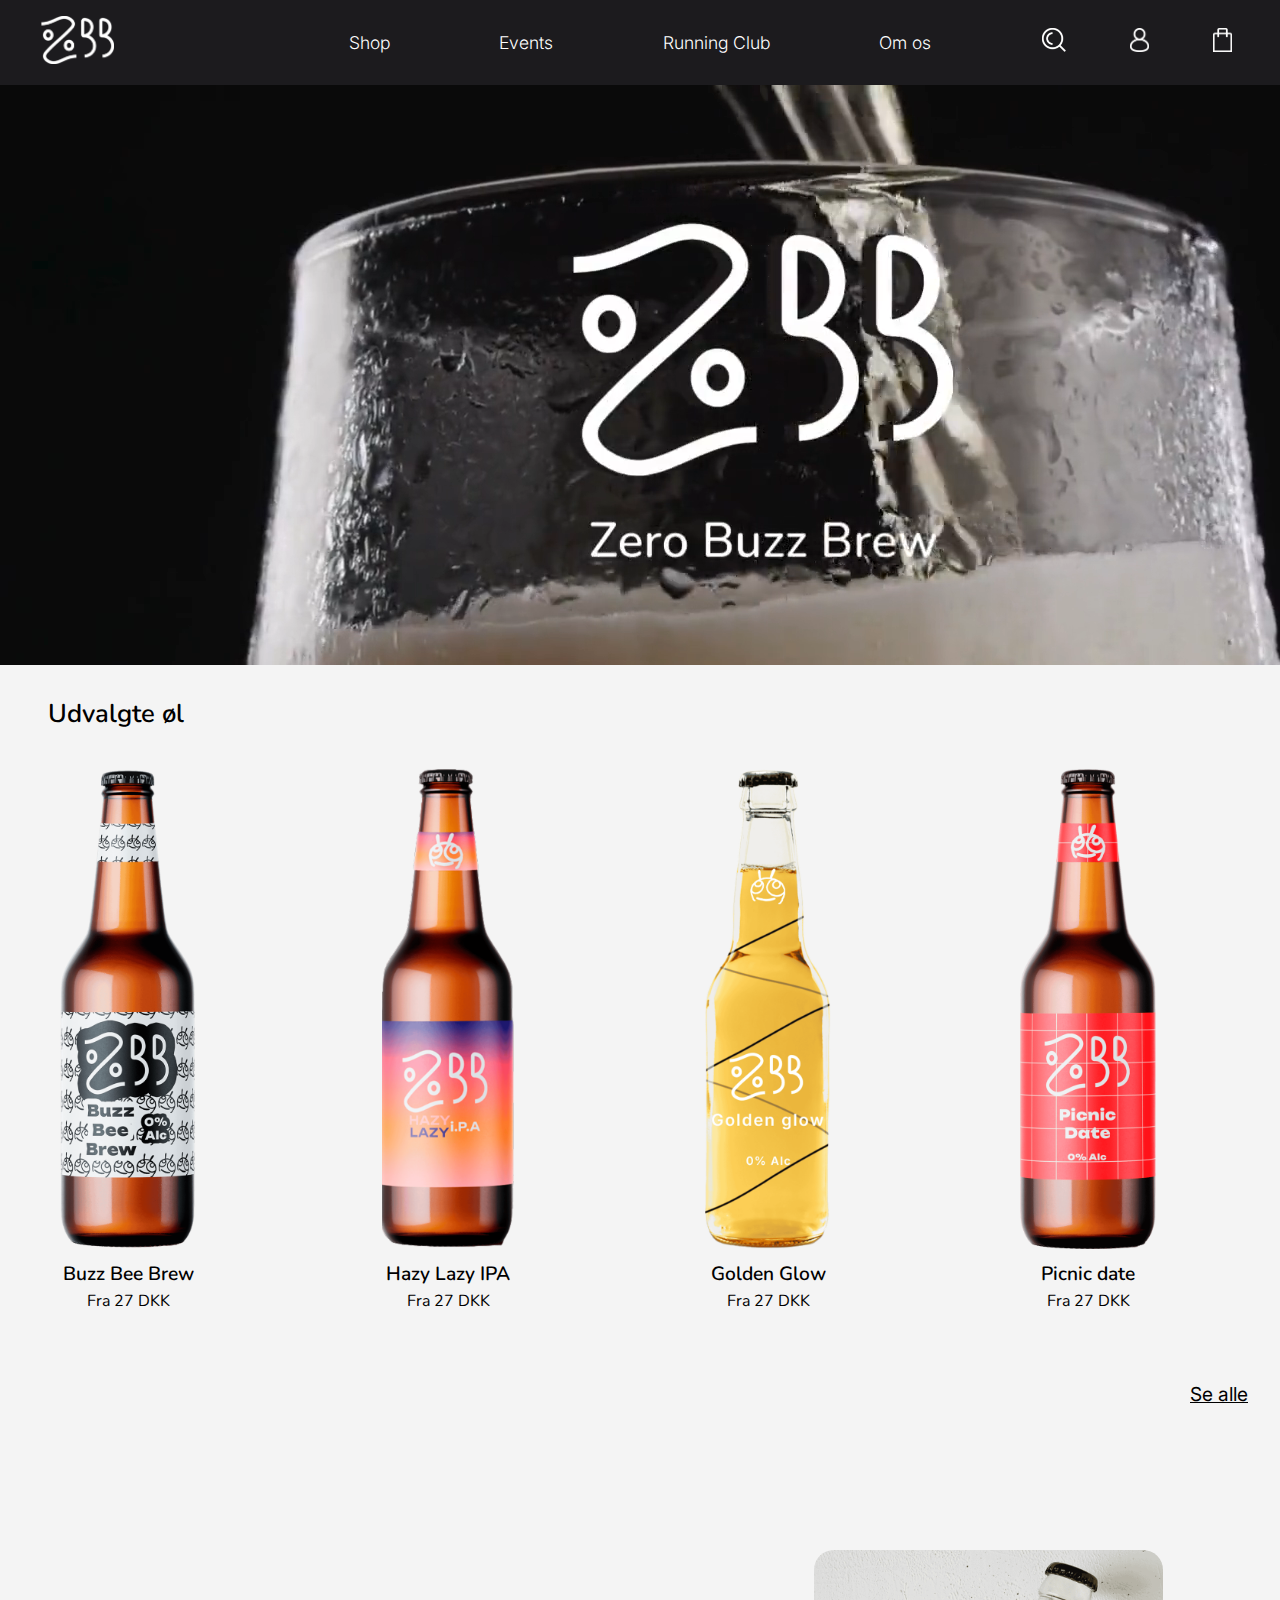
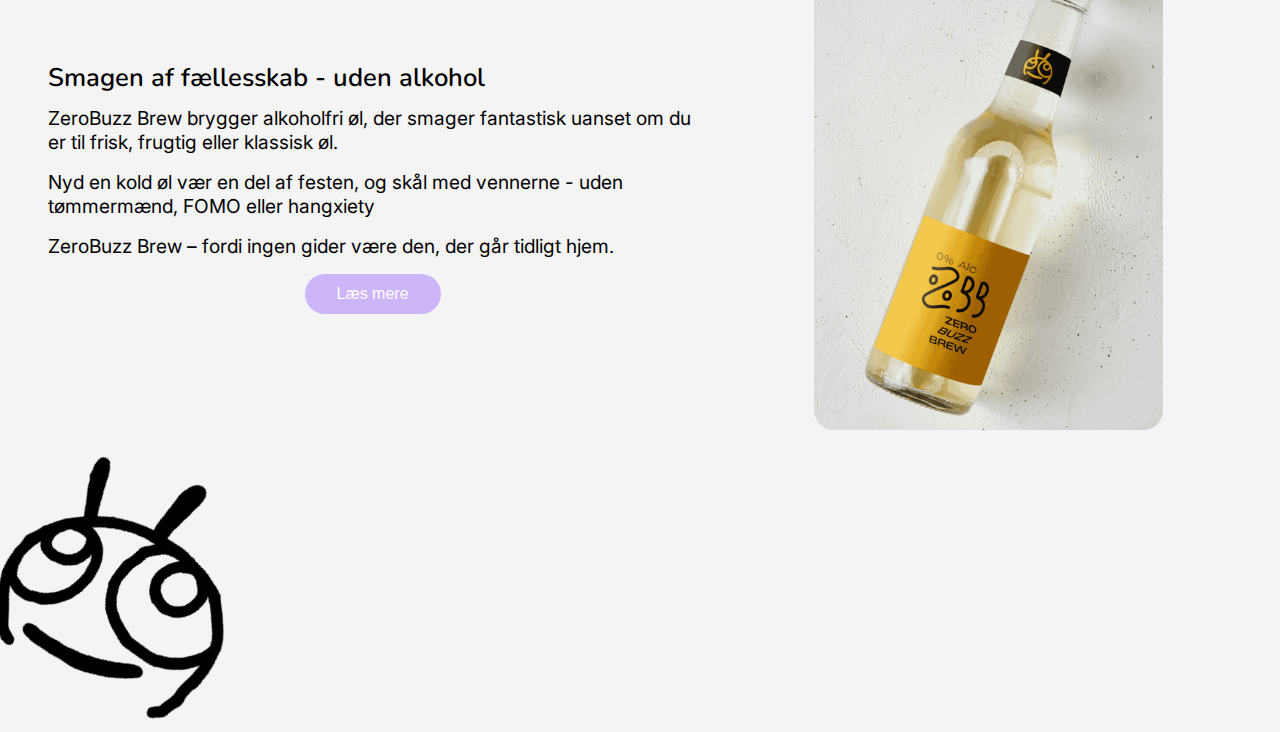
==== index.html @ 2b43b938 "Anden sektion og maskot på forside" ====
<!DOCTYPE html>
<html lang="da">
  <head>
    <meta charset="UTF-8" />
    <meta name="viewport" content="width=device-width, initial-scale=1.0" />
    <title>Zero Buzz Brew</title>
    <!-- fav icon -->
    <link rel="icon" type="image/png" href="img/ikoner/fav_ikon.png" />
    <!-- Connected til CSS og Javascript -->
    <link rel="stylesheet" href="css/style.css" />
    <script src="script.js" defer></script>
    <!-- Connected til google fonts -->
    <link rel="preconnect" href="https://fonts.googleapis.com" />
    <link rel="preconnect" href="https://fonts.gstatic.com" crossorigin />
    <link href="https://fonts.googleapis.com/css2?family=Inter:ital,opsz,wght@0,14..32,100..900;1,14..32,100..900&family=Nunito:ital,wght@0,200..1000;1,200..1000&display=swap" rel="stylesheet" />
  </head>

  <!------------------------------------------ body starter ------------------------------------------>
  <body>
    <!------------------------------------------ header starter ------------------------------------------>
    <header>
      <nav class="navigationsbar">
        <!-- logo -->
        <div>
          <a href="index.html"><img src="img/ikoner/zbb_hvid.png" alt="ZBB" class="logo" /></a>
        </div>

        <!-- menupunkter desktop -->
        <div class="menupunkter">
          <a href="shop.html">Shop</a>
          <a href="events.html">Events</a>
          <a href="running-club.html">Running Club</a>
          <a href="om-os.html">Om os</a>
        </div>

        <!-- ikoner -->
        <div class="ikoner">
          <img src="img/ikoner/soeg_ikon.png" alt="Søg ikon" class="ikon" />
          <a href="min-profil.html"><img src="img/ikoner/bruger_ikon.png" alt="Profil ikon" class="ikon" /></a>
          <img src="img/ikoner/shop_ikon.png" alt="Kurv ikon" class="ikon" />
        </div>
      </nav>
    </header>

    <!------------------------------------------ main starter ------------------------------------------>
    <main>
      <!-- hero video -->
      <video src="mov/zbb_hero_video.mp4" autoplay muted loop></video>

      <!-- udvalgte øl -->
      <section class="udvalgteOl">
        <h1>Udvalgte øl</h1>
        <div class="scroller">
          <div>
            <img src="img/flasker/buzzbrew.png" alt="Buzz Bee Brew øl" id="buzzbee_ol" />
            <p class="olnavn_forside">Buzz Bee Brew</p>
            <p class="pris_forside">Fra 27 DKK</p>
            <button class="vaelg_muligheder">Vælg muligheder</button>
          </div>
          <div>
            <img src="img/flasker/hazy_lazy_ipa.png" alt="Hazy Lazy IPA øl" id="hazy_lazy_ol" />
            <p class="olnavn_forside">Hazy Lazy IPA</p>
            <p class="pris_forside">Fra 27 DKK</p>
            <button class="vaelg_muligheder">Vælg muligheder</button>
          </div>
          <div>
            <img src="img/flasker/golden_glow.png" alt="Golden Glow øl" id="golden_glow_ol" />
            <p class="olnavn_forside">Golden Glow</p>
            <p class="pris_forside">Fra 27 DKK</p>
            <button class="vaelg_muligheder">Vælg muligheder</button>
          </div>
          <div>
            <img src="img/flasker/picnic_date.png" alt="Picnic date øl" id="picnic_date_ol" />
            <p class="olnavn_forside">Picnic date</p>
            <p class="pris_forside">Fra 27 DKK</p>
            <button class="vaelg_muligheder">Vælg muligheder</button>
          </div>
          <div>
            <img src="img/flasker/strawberry_blast.png" alt="Strawberry blast øl" id="strawberry_blast_ol" />
            <p class="olnavn_forside">Strawberry Blast</p>
            <p class="pris_forside">Fra 27 DKK</p>
            <button class="vaelg_muligheder">Vælg muligheder</button>
          </div>
          <div>
            <img src="img/flasker/hula_hops.png" alt="Hula Hops øl" id="hula_hops_ol" />
            <p class="olnavn_forside">Hula Hops</p>
            <p class="pris_forside">Fra 27 DKK</p>
            <button class="vaelg_muligheder">Vælg muligheder</button>
          </div>
          <div>
            <img src="img/flasker/bubbly_bliss.png" alt="Bubbly Bliss øl" id="bubbly_bliss_ol" />
            <p class="olnavn_forside">Bubbly Bliss</p>
            <p class="pris_forside">Fra 27 DKK</p>
            <button class="vaelg_muligheder">Vælg muligheder</button>
          </div>
          <div>
            <img src="img/flasker/citrus_splash.png" alt="Citrus Splash øl" id="citrus_splash_ol" />
            <p class="olnavn_forside">Citrus Splash</p>
            <p class="pris_forside">Fra 27 DKK</p>
            <button class="vaelg_muligheder">Vælg muligheder</button>
          </div>
          <div>
            <img src="img/flasker/bee_happy_ale.png" alt="Bee Happy Ale øl" id="bee_happy_ale_ol" />
            <p class="olnavn_forside">Bee Happy Ale</p>
            <p class="pris_forside">Fra 27 DKK</p>
            <button class="vaelg_muligheder">Vælg muligheder</button>
          </div>
        </div>
        <a href="shop.html"> <p class="se_alle">Se alle</p></a>
      </section>

      <!-- smagen af fællesskab sektion -->
      <section class="smag_af_forside">
        <div class="forside_tekst">
          <h1>Smagen af fællesskab - uden alkohol</h1>
          <p>ZeroBuzz Brew brygger alkoholfri øl, der smager fantastisk uanset om du er til frisk, frugtig eller klassisk øl.</p>
          <p>Nyd en kold øl vær en del af festen, og skål med vennerne - uden tømmermænd, FOMO eller hangxiety</p>
          <p>ZeroBuzz Brew – fordi ingen gider være den, der går tidligt hjem.</p>
          <button class="forside_knap">Læs mere</button>
        </div>
        <img src="img/forside_billede.png" alt="En af ZBB øllene" id="forside_billede" />
      </section>
      <img src="img/maskot/maskot_sort.png" alt="Zero Buzz Bee" id="maskot_forside" />
      <!-- footer -->
    </main>
  </body>
</html>
---- css/style.css ----
/* CSS Reset */
*,
*::after,
*::before {
  margin: 0;
  padding: 0;
  box-sizing: border-box;
}

/* prettier-ignore */
html, body, div, span, applet, object, iframe, h1, h2, h3, h4, h5, h6, p, blockquote, pre, a, abbr, acronym, address, big, cite, code, del, dfn, em, img, ins, kbd, q, s, samp, small, strike, strong, sub, sup, tt, var, b, u, i, center, dl, dt, dd, ol, ul, li, fieldset, form, label, legend, table, caption, tbody, tfoot, thead, tr, th, td, article, aside, canvas, details, embed, figure, figcaption, footer, header, hgroup, menu, nav, output, ruby, section, summary, time, mark, audio, video {
	margin: 0;
	padding: 0;
	border: 0;
	font-size: 100%;
	font: inherit;
	vertical-align: baseline;
}

/* HTML5 display-role reset for older browsers */
/* prettier-ignore */
article, aside, details, figcaption, figure, footer, header, hgroup, menu, nav, section {
	display: block;
}

/* prettier-ignore */
ol, ul {
	list-style: none;
}
/* prettier-ignore */
blockquote, q {
	quotes: none;
}
/* prettier-ignore */
blockquote:before, blockquote:after, q:before, q:after {
	content: '';
	content: none;
}
table {
  border-collapse: collapse;
  border-spacing: 0;
}

/* ------------------------------------------------ Min css starter ------------------------------------------------ */
body {
  background-color: #f4f4f4;
  font-size: 1.2rem;
  font-family: "inter", sans-serif;
  font-weight: 400;
  line-height: 1.5rem;
  overflow-x: hidden;
}

a {
  text-decoration: none;
  color: white;
}

/* ------------------------------------------------ navigationsbar ------------------------------------------------ */
/* -- styling af navigationsbar -- */
.navigationsbar {
  display: grid;
  grid-template-columns: 1fr 3fr 1fr;
  grid-template-areas: "logo menupunkter ikoner";
  background-color: #1c1b1e;
  font-weight: 300;
  align-items: center;
  gap: 2rem;
  padding: 1rem 1rem;
}

.logo {
  width: auto;
  height: 3rem;
  justify-self: start; /* -- placeres til venstre -- */
  padding-left: 1.5rem;
}

.menupunkter {
  display: flex;
  position: relative;
  justify-content: space-between;
  font-size: 1.1rem;
  gap: 3rem;
  padding: 0rem 4rem;
}

/* -- søg og profil ikon styling enkeltvis -- */
.ikon {
  width: auto;
  height: 1.5rem;
}

/* -- søg og profil ikon styling samlet -- */
.ikoner {
  display: flex;
  justify-content: flex-end;
  gap: 4rem;
  padding-right: 2rem;
}
/* ------------------------------------------------ forsiden ------------------------------------------------ */
.udvalgteOl {
  padding: 2rem 0rem 0rem 3rem; /* -- top, højre, bund, venstre -- */
}

h1 {
  font-family: nunito, sans-serif;
  font-size: 1.6rem;
  font-weight: 600;
}

/* -- selve scrolleren -- */
.scroller {
  display: flex;
  gap: 10rem; /* -- afstand mellem billederne -- */
  margin: 2rem 0rem;
  overflow-x: auto; /* -- muliggør scrolling -- */
}

.scroller::-webkit-scrollbar {
  display: none; /* -- skjuler scrollbar i Chrome og Safari -- */
}

.scroller div {
  display: flex;
  flex-direction: column;
  position: relative;
  align-items: center; /* -- centrerer alt i midten af div'en -- */
  text-align: center;
  width: auto; /* -- lader teksten bestemme bredden -- */
  min-width: 10rem; /* -- minimum bredde på boksen -- */
  padding-top: 0.7rem;
  min-height: 38rem; /* -- øger højden, så der er plads til knappen -- */
}

.scroller img {
  max-height: 30rem;
  width: auto;
  transition: transform 0.3s ease-in-out; /* -- sørger for en jævn overgang begge veje -- */
}

/* -- tekst ved udvalgte øl -- */
.olnavn_forside {
  padding-top: 0.8rem;
  max-width: 20rem;
  width: 100%;
  font-family: nunito, sans-serif;
  font-size: 1.2rem;
  font-weight: 600;
}

.pris_forside {
  padding-top: 0.2rem;
  max-width: 20rem;
  width: 100%;
  font-family: nunito, sans-serif;
  font-size: 1rem;
  font-weight: 400;
}

/* -- zoom effekt af billeder -- */
.zoom {
  transform: scale(1.05); /* -- gør billedet 5% større -- */
}

/* -- styling af knappen -- */
.vaelg_muligheder {
  display: none;
  padding: 0.7rem 1rem;
  border: 1px solid black;
  background-color: #f4f4f4;
  color: black;
  text-align: center;
  font-size: 1rem;
  position: absolute; /* -- sørger for, at knappen ikke forsvinder -- */
  bottom: 0; /* -- placeres under billedet -- */
}

.se_alle {
  text-decoration: underline;
  text-align: right;
  margin: -1rem 2rem;
  color: black;
}

/* -- smag af fællesskab sektion -- */
/* -- tekst -- */
.smag_af_forside {
  display: grid;
  grid-template-columns: 4fr 3fr;
  margin: 10rem 3rem 2rem 3rem; /* -- top, højre, bund, venstre -- */
  gap: 3rem;
}

.smag_af_forside p {
  margin: 1rem 0rem;
}

.forside_tekst {
  align-self: center;
}

.forside_knap {
  display: block;
  background-color: #cdb5f9;
  color: white;
  border-radius: 20px;
  padding: 0.7rem 2rem;
  text-align: center;
  font-size: 1rem;
  border: none;
  margin: auto;
}

/* -- styling af billedet -- */
#forside_billede {
  display: block;
  height: 30rem;
  width: auto;
  justify-content: center;
  margin: auto;
  border-radius: 20px;
}

/* -- styling af maskot billede -- */
#maskot_forside {
  width: 15rem;
  padding-left: 0.4rem;
  transform: rotate(20deg); /* -- rotation af billedet -- */
}

/* ------------------------------------------------ shop ------------------------------------------------ */
/* -- brødkrummer -- */
.brodkrummer {
  color: #777777;
  font-size: 0.7rem;
  padding-top: 2rem;
  padding-left: 2rem;
}
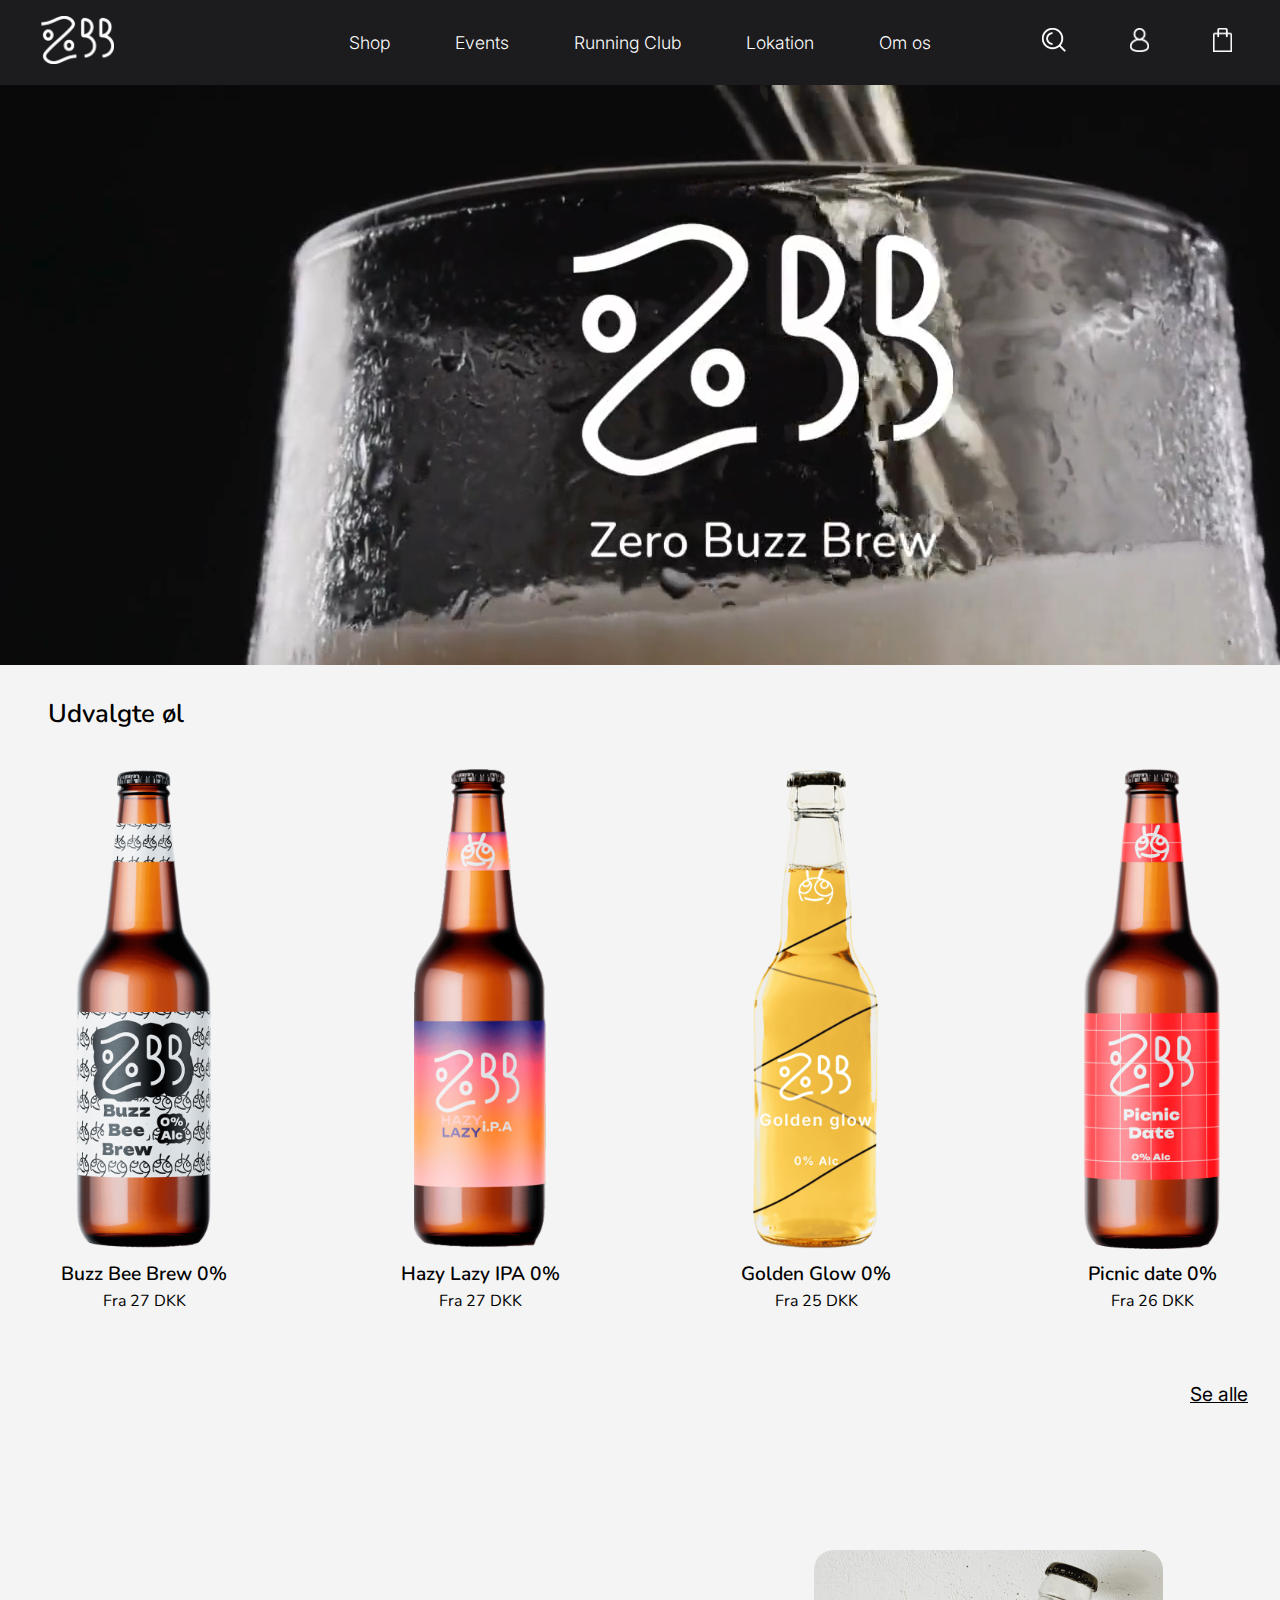
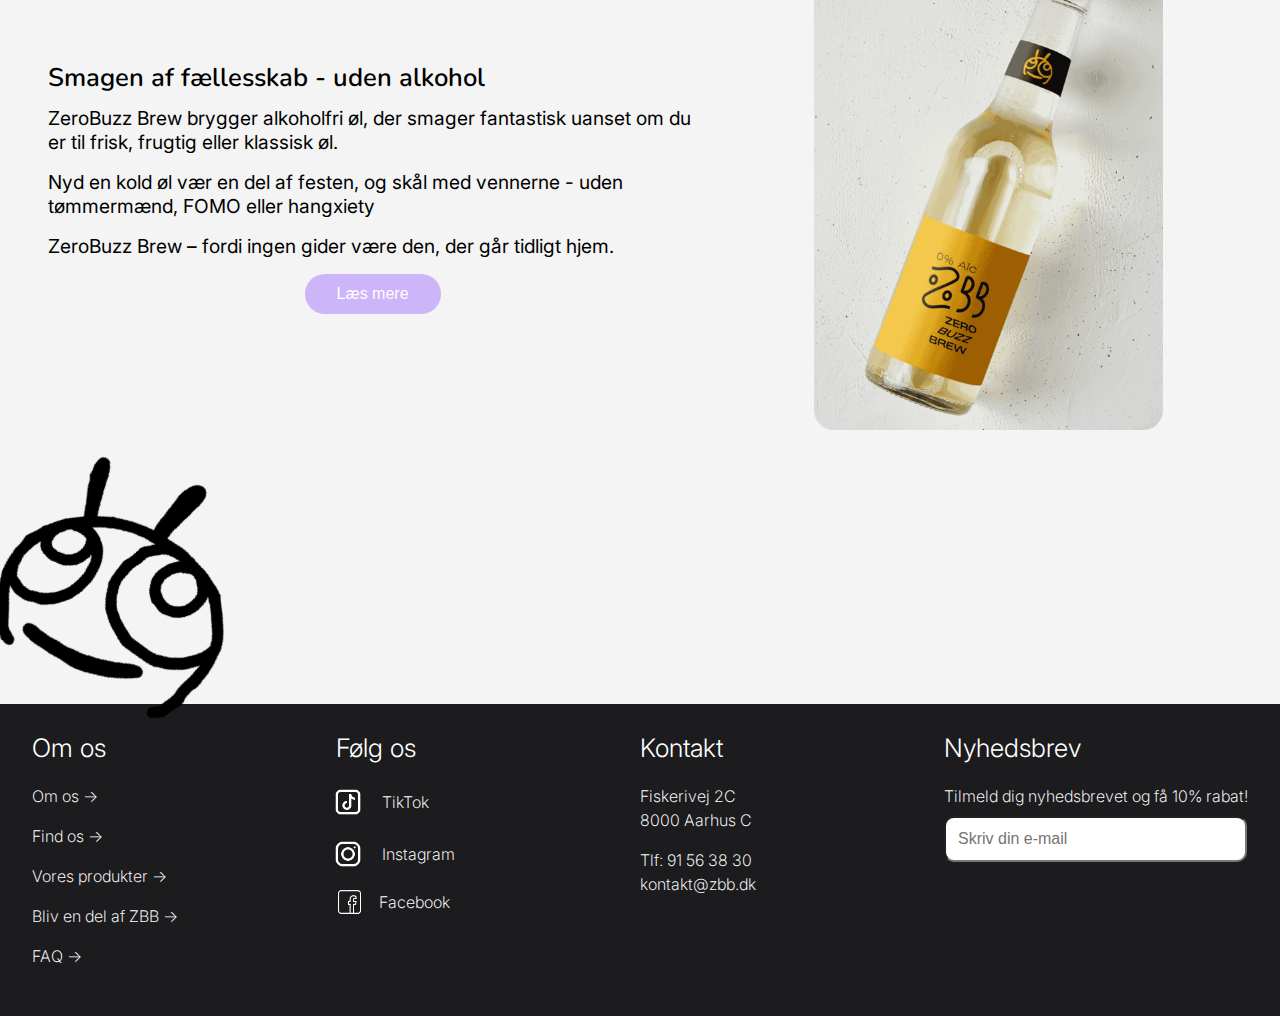
==== commit dcabb0c8: "Forside helt færdig, login startet" ====
--- a/index.html
+++ b/index.html
@@ -29,14 +29,15 @@
         <div class="menupunkter">
           <a href="shop.html">Shop</a>
           <a href="events.html">Events</a>
-          <a href="running-club.html">Running Club</a>
-          <a href="om-os.html">Om os</a>
+          <a href="running_club.html">Running Club</a>
+          <a href="lokation.html">Lokation</a>
+          <a href="om_os.html">Om os</a>
         </div>
 
         <!-- ikoner -->
         <div class="ikoner">
           <img src="img/ikoner/soeg_ikon.png" alt="Søg ikon" class="ikon" />
-          <a href="min-profil.html"><img src="img/ikoner/bruger_ikon.png" alt="Profil ikon" class="ikon" /></a>
+          <a href="login.html"><img src="img/ikoner/bruger_ikon.png" alt="Profil ikon" class="ikon" /></a>
           <img src="img/ikoner/shop_ikon.png" alt="Kurv ikon" class="ikon" />
         </div>
       </nav>
@@ -53,56 +54,56 @@
         <div class="scroller">
           <div>
             <img src="img/flasker/buzzbrew.png" alt="Buzz Bee Brew øl" id="buzzbee_ol" />
-            <p class="olnavn_forside">Buzz Bee Brew</p>
+            <p class="olnavn_forside">Buzz Bee Brew 0%</p>
             <p class="pris_forside">Fra 27 DKK</p>
             <button class="vaelg_muligheder">Vælg muligheder</button>
           </div>
           <div>
             <img src="img/flasker/hazy_lazy_ipa.png" alt="Hazy Lazy IPA øl" id="hazy_lazy_ol" />
-            <p class="olnavn_forside">Hazy Lazy IPA</p>
+            <p class="olnavn_forside">Hazy Lazy IPA 0%</p>
             <p class="pris_forside">Fra 27 DKK</p>
             <button class="vaelg_muligheder">Vælg muligheder</button>
           </div>
           <div>
             <img src="img/flasker/golden_glow.png" alt="Golden Glow øl" id="golden_glow_ol" />
-            <p class="olnavn_forside">Golden Glow</p>
-            <p class="pris_forside">Fra 27 DKK</p>
+            <p class="olnavn_forside">Golden Glow 0%</p>
+            <p class="pris_forside">Fra 25 DKK</p>
             <button class="vaelg_muligheder">Vælg muligheder</button>
           </div>
           <div>
             <img src="img/flasker/picnic_date.png" alt="Picnic date øl" id="picnic_date_ol" />
-            <p class="olnavn_forside">Picnic date</p>
-            <p class="pris_forside">Fra 27 DKK</p>
+            <p class="olnavn_forside">Picnic date 0%</p>
+            <p class="pris_forside">Fra 26 DKK</p>
             <button class="vaelg_muligheder">Vælg muligheder</button>
           </div>
           <div>
             <img src="img/flasker/strawberry_blast.png" alt="Strawberry blast øl" id="strawberry_blast_ol" />
-            <p class="olnavn_forside">Strawberry Blast</p>
-            <p class="pris_forside">Fra 27 DKK</p>
+            <p class="olnavn_forside">Strawberry Blast 0%</p>
+            <p class="pris_forside">Fra 25 DKK</p>
             <button class="vaelg_muligheder">Vælg muligheder</button>
           </div>
           <div>
             <img src="img/flasker/hula_hops.png" alt="Hula Hops øl" id="hula_hops_ol" />
-            <p class="olnavn_forside">Hula Hops</p>
-            <p class="pris_forside">Fra 27 DKK</p>
+            <p class="olnavn_forside">Hula Hops 0%</p>
+            <p class="pris_forside">Fra 30 DKK</p>
             <button class="vaelg_muligheder">Vælg muligheder</button>
           </div>
           <div>
             <img src="img/flasker/bubbly_bliss.png" alt="Bubbly Bliss øl" id="bubbly_bliss_ol" />
-            <p class="olnavn_forside">Bubbly Bliss</p>
-            <p class="pris_forside">Fra 27 DKK</p>
+            <p class="olnavn_forside">Bubbly Bliss 0%</p>
+            <p class="pris_forside">Fra 25 DKK</p>
             <button class="vaelg_muligheder">Vælg muligheder</button>
           </div>
           <div>
             <img src="img/flasker/citrus_splash.png" alt="Citrus Splash øl" id="citrus_splash_ol" />
-            <p class="olnavn_forside">Citrus Splash</p>
-            <p class="pris_forside">Fra 27 DKK</p>
+            <p class="olnavn_forside">Citrus Splash 0%</p>
+            <p class="pris_forside">Fra 24 DKK</p>
             <button class="vaelg_muligheder">Vælg muligheder</button>
           </div>
           <div>
             <img src="img/flasker/bee_happy_ale.png" alt="Bee Happy Ale øl" id="bee_happy_ale_ol" />
-            <p class="olnavn_forside">Bee Happy Ale</p>
-            <p class="pris_forside">Fra 27 DKK</p>
+            <p class="olnavn_forside">Bee Happy Ale 0%</p>
+            <p class="pris_forside">Fra 32 DKK</p>
             <button class="vaelg_muligheder">Vælg muligheder</button>
           </div>
         </div>
@@ -121,7 +122,65 @@
         <img src="img/forside_billede.png" alt="En af ZBB øllene" id="forside_billede" />
       </section>
       <img src="img/maskot/maskot_sort.png" alt="Zero Buzz Bee" id="maskot_forside" />
-      <!-- footer -->
+      <a href="#"><img src="img/ikoner/pil.png" alt="Pil" class="pil" /></a>
     </main>
+
+    <!------------------------------------------ footer starter ------------------------------------------>
+    <footer class="footer">
+      <!-- om os sektion-->
+      <nav class="navigation_footer">
+        <h1 class="footer_overskrift">Om os</h1>
+        <ul class="footer_punkter">
+          <li><a href="om_os.html">Om os →</a></li>
+          <li><a href="lokation.html">Find os →</a></li>
+          <li><a href="shop.html">Vores produkter →</a></li>
+          <li><a href="login.html">Bliv en del af ZBB →</a></li>
+          <li>FAQ →</li>
+        </ul>
+      </nav>
+
+      <!-- følg os sektion -->
+      <section>
+        <h1 class="footer_overskrift">Følg os</h1>
+        <ul>
+          <li>
+            <div class="some_ikon">
+              <img src="img/ikoner/tiktok.png" alt="TikTok ikon" class="tiktok" />
+              <span>TikTok</span>
+            </div>
+          </li>
+          <li>
+            <div class="some_ikon">
+              <img src="img/ikoner/instagram.png" alt="Instagram ikon" class="instagram" />
+              <span>Instagram</span>
+            </div>
+          </li>
+          <li>
+            <div class="some_ikon">
+              <img src="img/ikoner/facebook.png" alt="Facebook ikon" class="facebook" />
+              <span> Facebook</span>
+            </div>
+          </li>
+        </ul>
+      </section>
+
+      <!-- kontakt sektion -->
+      <section>
+        <h1 class="footer_overskrift">Kontakt</h1>
+        <p>Fiskerivej 2C</p>
+        <p id="adresse">8000 Aarhus C</p>
+        <p>Tlf: 91 56 38 30</p>
+        <p>kontakt@zbb.dk</p>
+      </section>
+
+      <!-- nyhedsbrev -->
+      <section>
+        <h1 class="footer_overskrift">Nyhedsbrev</h1>
+        <form class="nyhedsbrev">
+          <p>Tilmeld dig nyhedsbrevet og få 10% rabat!</p>
+          <input type="email" placeholder="Skriv din e-mail" class="email-felt" required />
+        </form>
+      </section>
+    </footer>
   </body>
 </html>
--- a/css/style.css
+++ b/css/style.css
@@ -112,7 +112,7 @@
 /* -- selve scrolleren -- */
 .scroller {
   display: flex;
-  gap: 10rem; /* -- afstand mellem billederne -- */
+  gap: 9rem; /* -- afstand mellem billederne -- */
   margin: 2rem 0rem;
   overflow-x: auto; /* -- muliggør scrolling -- */
 }
@@ -128,7 +128,7 @@
   align-items: center; /* -- centrerer alt i midten af div'en -- */
   text-align: center;
   width: auto; /* -- lader teksten bestemme bredden -- */
-  min-width: 10rem; /* -- minimum bredde på boksen -- */
+  min-width: 12rem; /* -- minimum bredde på boksen -- */
   padding-top: 0.7rem;
   min-height: 38rem; /* -- øger højden, så der er plads til knappen -- */
 }
@@ -229,6 +229,77 @@
   transform: rotate(20deg); /* -- rotation af billedet -- */
 }
 
+.pil {
+  position: fixed;
+  right: 1rem;
+  bottom: 1rem;
+  width: 4%;
+  height: auto;
+  opacity: 0; /* -- starter som usynlig -- */
+  transition: opacity 0.3s ease-in-out;
+  cursor: pointer;
+  z-index: 10;
+}
+
+/* -- footer -- */
+.footer {
+  display: grid;
+  grid-template-columns: 1fr 1fr 1fr 1fr;
+  background-color: #1c1b1e;
+  color: white;
+  font-family: inter, sans-serif;
+  font-weight: 250;
+  font-size: 1rem;
+  padding: 2rem;
+}
+
+.footer_overskrift {
+  font-family: inter, sans-serif;
+  font-weight: 300;
+  margin-bottom: 1.5rem;
+}
+
+/* -- navigationspunkter -- */
+.footer_punkter li {
+  margin-bottom: 1rem;
+}
+
+/* -- some punkter -- */
+.some_ikon {
+  display: flex;
+  align-items: center;
+  gap: 1rem;
+  margin-bottom: 1rem;
+}
+
+.tiktok,
+.instagram {
+  width: 12%;
+  margin-left: -0.4rem;
+}
+
+.facebook {
+  width: 9%;
+}
+
+/* -- kontakt -- */
+#adresse {
+  margin-bottom: 1rem;
+}
+
+/* -- nyhedsbrev -- */
+.nyhedsbrev {
+  margin-bottom: 3rem;
+}
+
+.email-felt {
+  margin-top: 0.5rem;
+  padding: 0.75rem 5rem 0.75rem 0.75rem; /* -- top, højre, bund, venstre -- */
+  font-size: 1rem;
+  border-radius: 10px;
+  max-width: 100%;
+}
+
 /* ------------------------------------------------ shop ------------------------------------------------ */
 /* -- brødkrummer -- */
 .brodkrummer {
@@ -237,3 +308,111 @@
   padding-top: 2rem;
   padding-left: 2rem;
 }
+
+/* ------------------------------------------------ login ------------------------------------------------ */
+
+.icons span {
+  margin-left: 1rem;
+  cursor: pointer;
+}
+
+.login-section {
+  display: flex;
+  justify-content: center;
+  align-items: center;
+  height: 80vh;
+  position: relative;
+}
+
+.login-box {
+  background: white;
+  padding: 2rem;
+  border-radius: 0.9375rem;
+  box-shadow: 0rem 0.25rem 0.5rem rgba(0, 0, 0, 0.2);
+  text-align: center;
+  width: 30rem;
+  height: 18rem;
+  position: relative;
+}
+
+.profile-icon {
+  background: #c8b3f2;
+  border-radius: 50%;
+  width: 6rem;
+  height: 6rem;
+  display: flex;
+  justify-content: center;
+  align-items: center;
+  font-size: 2rem;
+  color: white;
+  position: absolute;
+  top: -4rem;
+  left: 50%;
+  transform: translateX(-50%);
+}
+
+.input-group {
+  display: flex;
+  align-items: center;
+  background: #ede0ff;
+  padding: 0.75rem;
+  border-radius: 0.625rem;
+  margin: 0.5rem auto;
+  width: 80%;
+}
+
+.input-group input {
+  width: 100%;
+  border: none;
+  background: none;
+  outline: none;
+  padding-left: 0.625rem;
+  font-size: 1rem;
+}
+
+.husk-mig {
+  display: flex;
+  justify-content: space-between;
+  font-size: 0.9rem;
+  width: 80%;
+  margin: auto;
+}
+
+.login-button {
+  background-color: #c8b3f2;
+  color: white;
+  border: none;
+  padding: 1rem;
+  width: 15rem;
+  border-radius: 3.125rem;
+  font-size: 1rem;
+  cursor: pointer;
+  margin: 1rem auto;
+  display: block;
+  box-shadow: 0rem 0.25rem 0.5rem rgba(0, 0, 0, 0.2);
+  position: absolute;
+  bottom: -6rem;
+  left: 50%;
+  transform: translateX(-50%);
+}
+
+.login-button:hover {
+  background-color: #bba3e6;
+}
+
+.glemt-kode {
+  margin-top: 1rem;
+}
+
+.glemt-kode a {
+  color: #6a5acd;
+  text-decoration: none;
+  font-size: 0.9rem;
+}
+
+.bee-maskot-login {
+  position: absolute;
+  padding-top: 23rem;
+  right: 1.25rem;
+  width: 10%;
+}
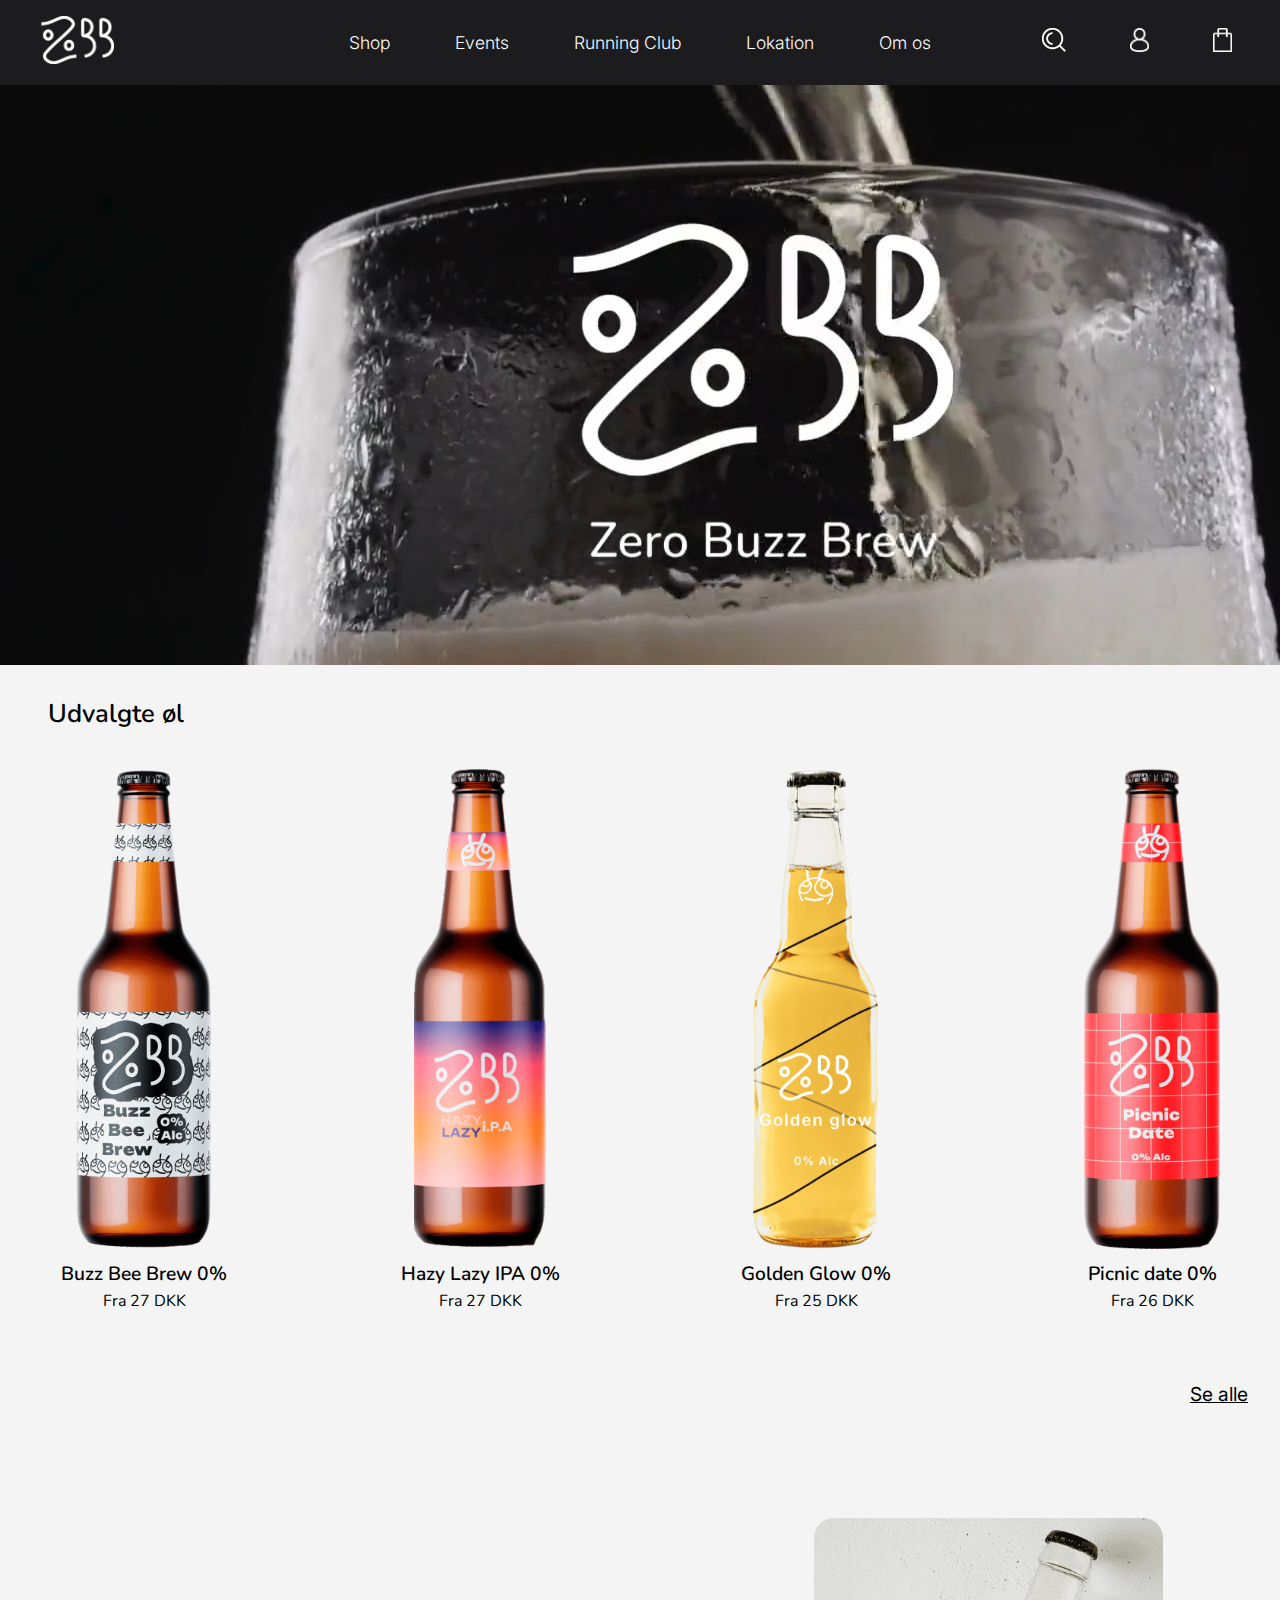
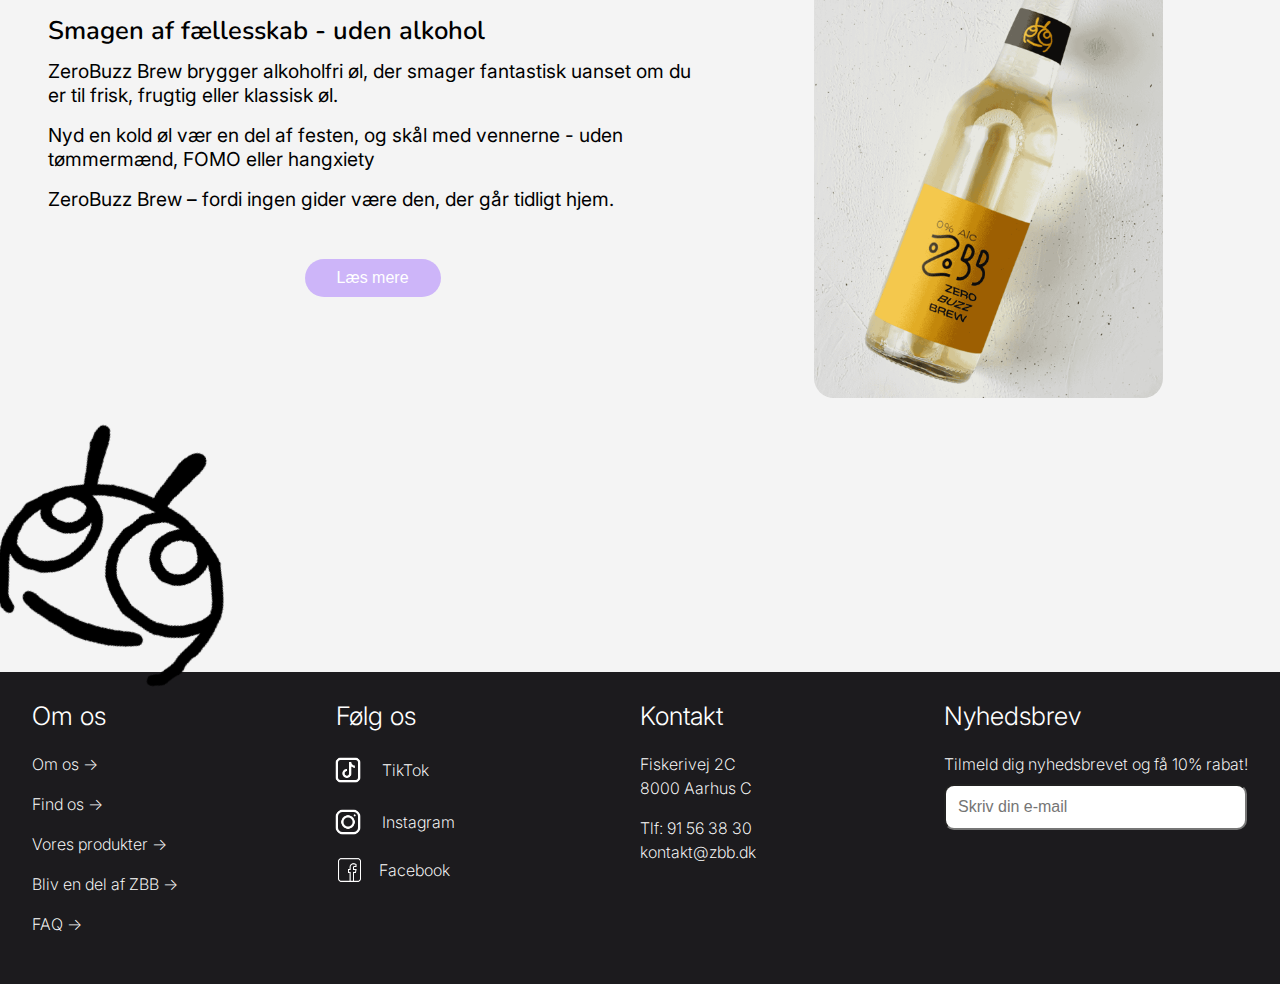
==== commit bdba1a6b: "Opdateret javascript, event side færdig" ====
--- a/index.html
+++ b/index.html
@@ -8,7 +8,9 @@
     <link rel="icon" type="image/png" href="img/ikoner/fav_ikon.png" />
     <!-- Connected til CSS og Javascript -->
     <link rel="stylesheet" href="css/style.css" />
-    <script src="script.js" defer></script>
+    <script src="js/flaske-hover.js" defer></script>
+    <script src="js/flaske-knap-hover.js" defer></script>
+    <script src="js/tilbage-til-toppen.js" defer></script>
     <!-- Connected til google fonts -->
     <link rel="preconnect" href="https://fonts.googleapis.com" />
     <link rel="preconnect" href="https://fonts.gstatic.com" crossorigin />
--- a/css/style.css
+++ b/css/style.css
@@ -83,6 +83,15 @@
   font-size: 1.1rem;
   gap: 3rem;
   padding: 0rem 4rem;
+}
+
+.menupunkter a:hover {
+  text-decoration: underline #cdb5f9;
+}
+
+/* -- underline af det menupunkt man er inde under -- */
+.valgt_menupunkt {
+  text-decoration: underline #cdb5f9;
 }
 
 /* -- søg og profil ikon styling enkeltvis -- */
@@ -188,7 +197,7 @@
 .smag_af_forside {
   display: grid;
   grid-template-columns: 4fr 3fr;
-  margin: 10rem 3rem 2rem 3rem; /* -- top, højre, bund, venstre -- */
+  margin: 8rem 3rem 2rem 3rem; /* -- top, højre, bund, venstre -- */
   gap: 3rem;
 }
 
@@ -209,7 +218,16 @@
   text-align: center;
   font-size: 1rem;
   border: none;
-  margin: auto;
+  margin: 3rem auto 0 auto;
+  line-height: 1rem;
+  transition: all 0.3s ease-in-out;
+}
+
+.forside_knap:hover {
+  background-color: #875fd0;
+  border-radius: 25px;
+  padding: 0.7rem 2rem;
+  font-size: 1.1rem;
 }
 
 /* -- styling af billedet -- */
@@ -316,18 +334,18 @@
   cursor: pointer;
 }
 
-.login-section {
+.login_section {
   display: flex;
   justify-content: center;
   align-items: center;
-  height: 80vh;
   position: relative;
-}
-
-.login-box {
+  margin: 7rem 0rem 11rem 0rem; /* -- top, højre, bund, venstre -- */
+}
+
+.login_box {
   background: white;
-  padding: 2rem;
-  border-radius: 0.9375rem;
+  padding-top: 4rem;
+  border-radius: 1rem;
   box-shadow: 0rem 0.25rem 0.5rem rgba(0, 0, 0, 0.2);
   text-align: center;
   width: 30rem;
@@ -335,33 +353,43 @@
   position: relative;
 }
 
-.profile-icon {
-  background: #c8b3f2;
+/* -- lilla baggrund -- */
+.profil_baggrund {
+  position: absolute;
+  background: #cdb5f9;
   border-radius: 50%;
-  width: 6rem;
-  height: 6rem;
-  display: flex;
-  justify-content: center;
-  align-items: center;
-  font-size: 2rem;
-  color: white;
-  position: absolute;
-  top: -4rem;
+  height: 7rem;
+  width: 7rem;
+  top: -3.5rem;
   left: 50%;
   transform: translateX(-50%);
-}
-
-.input-group {
+  display: flex;
+  justify-content: center;
+  align-items: center;
+}
+
+.profile_icon {
+  display: block;
+  height: 5rem;
+  width: auto;
+}
+
+.input_mail,
+.input_kode {
   display: flex;
   align-items: center;
   background: #ede0ff;
-  padding: 0.75rem;
   border-radius: 0.625rem;
   margin: 0.5rem auto;
   width: 80%;
 }
 
-.input-group input {
+.input_mail {
+  margin-bottom: 2rem;
+}
+
+.input_mail input,
+.input_kode input {
   width: 100%;
   border: none;
   background: none;
@@ -370,22 +398,37 @@
   font-size: 1rem;
 }
 
-.husk-mig {
+.mail_ikon,
+.kode_ikon {
+  width: 12%;
+  height: auto;
+  background-color: #cdb5f9;
+  border-radius: 20%;
+  padding: 0.4rem 0.7rem; /* -- luft om ikonet -- */
+  display: flex;
+  justify-content: center;
+  align-items: center;
+}
+
+.kode_ikon {
+  width: 11%;
+}
+
+.husk_mig {
   display: flex;
   justify-content: space-between;
   font-size: 0.9rem;
-  width: 80%;
-  margin: auto;
-}
-
-.login-button {
-  background-color: #c8b3f2;
+  margin-left: 3rem;
+}
+
+.login_button {
+  background-color: #cdb5f9;
   color: white;
   border: none;
-  padding: 1rem;
+  padding: 0.7rem;
   width: 15rem;
   border-radius: 3.125rem;
-  font-size: 1rem;
+  font-size: 1.5rem;
   cursor: pointer;
   margin: 1rem auto;
   display: block;
@@ -396,23 +439,308 @@
   transform: translateX(-50%);
 }
 
-.login-button:hover {
-  background-color: #bba3e6;
-}
-
-.glemt-kode {
+.login_button:hover {
+  background-color: #875fd0;
+}
+
+.glemt_kode {
   margin-top: 1rem;
 }
 
-.glemt-kode a {
+.glemt_kode a {
   color: #6a5acd;
   text-decoration: none;
   font-size: 0.9rem;
 }
 
-.bee-maskot-login {
+.bee_maskot_login {
   position: absolute;
-  padding-top: 23rem;
-  right: 1.25rem;
-  width: 10%;
-}
+  padding-top: 18rem;
+  right: 5rem;
+  width: 12%;
+}
+
+/* ------------------------------------------------ events og find os side ------------------------------------------------ */
+.event_overskrift {
+  font-size: 70px;
+  text-align: center;
+  margin-bottom: 30px;
+  padding: 2rem;
+}
+
+.events-grid {
+  display: grid;
+  grid-template-columns: repeat(2, 1fr);
+  gap: 20px;
+  max-width: 800px;
+  margin: 0 auto;
+  padding: 2rem;
+}
+
+.event-card {
+  border-radius: 15px;
+  overflow: hidden;
+  box-shadow: 0 2px 5px rgba(0, 0, 0, 0.1);
+  position: relative; /* Added for absolute positioning of overlay */
+}
+
+.event-content {
+  height: 300px;
+  background-color: #f0f0f0;
+  position: relative; /* Added for overlay positioning */
+}
+
+.event-content img {
+  width: 100%;
+  height: 100%;
+  object-fit: cover;
+}
+
+.event-label {
+  background-color: #e0e0e0;
+  padding: 10px;
+  text-align: center;
+  font-size: 14px;
+}
+
+/* Læs mere knap */
+.hover-overlay {
+  position: absolute;
+  top: 0;
+  left: 0;
+  width: 100%;
+  height: 100%;
+  background-color: rgba(0, 0, 0, 0.5); /* Semi-transparent background */
+  display: flex;
+  justify-content: center;
+  align-items: center;
+  opacity: 0;
+  transition: opacity 0.3s ease;
+}
+
+.event-content:hover .hover-overlay {
+  opacity: 1;
+}
+
+.read-more-btn {
+  padding: 8px 16px;
+  background-color: #cdb5f9;
+  color: black;
+  border: none;
+  border-radius: 20px;
+  cursor: pointer;
+  font-size: 14px;
+  transition: transform 0.2s ease;
+}
+
+.read-more-btn:hover {
+  transform: scale(1.05);
+}
+
+/* ------------------------------------------------ beer walk side ------------------------------------------------ */
+.h1_billede_beer_walk {
+  display: grid;
+  gap: 2rem;
+  padding: 4rem;
+  grid-template-columns: 1fr;
+  grid-template-areas:
+    "heading_beer_walk"
+    "img_beer_walk" /*teksten og billedet dele kolonne*/
+    "beer_walk_tekst"
+    "knap_beer_walk";
+}
+
+.h1_billede_beer_walk h1 {
+  font-family: nunito, sans-serif;
+  font-size: 4rem;
+  font-weight: bold;
+  margin-bottom: 2rem;
+  justify-self: center;
+  grid-area: heading_beer_walk;
+}
+
+.h1_billede_beer_walk img {
+  max-width: 60%;
+  justify-self: center;
+  grid-area: img_beer_walk;
+}
+
+.h1_billede_beer_walk h2 {
+  font-family: nunito, sans-serif;
+  font-size: 2rem;
+  font-weight: bold;
+  margin-top: 4rem;
+  margin-bottom: 1rem;
+  margin-left: 18rem;
+}
+
+.tekst_beer_walk p {
+  gap: 2rem;
+  font-size: 1.1rem;
+  line-height: 1.8;
+  margin-left: 18rem;
+  margin-right: 18rem;
+  grid-area: beer_walk_tekst;
+}
+
+.cta_button_tilmeld_dig {
+  display: block;
+  background-color: #cdb5f9;
+  color: white;
+  border-radius: 30px;
+  padding: 1rem 2rem;
+  text-align: center;
+  font-size: 1rem;
+  border: none;
+  margin: 3rem auto 0 auto;
+  line-height: 1rem;
+  transition: all 0.3s ease-in-out;
+  grid-area: knap_beer_walk;
+}
+
+/* Effekt når musen holdes over */
+.cta_button_tilmeld_dig:hover {
+  background-color: #875fd0;
+  border-radius: 30px;
+  transform: scale(1.05); /* Gør knappen større uden at ændre layoutet */
+}
+
+.bee_beer_walk {
+  position: absolute;
+  bottom: -33rem;
+  right: 2rem;
+  width: 12%;
+  height: auto;
+}
+
+#popupContainer {
+  position: fixed;
+  top: 0;
+  left: 0;
+  width: 100%;
+  height: 100%;
+  background: rgba(0, 0, 0, 0.5);
+  display: flex;
+  justify-content: center;
+  align-items: center;
+  z-index: 1000;
+}
+
+#popupBox {
+  background: #f4f0ff;
+  padding: 20px;
+  border-radius: 15px;
+  text-align: left;
+  width: 50rem;
+  height: 20rem;
+  box-shadow: 0 4px 10px rgba(0, 0, 0, 0.2);
+  position: relative;
+  display: flex;
+  align-items: center;
+  font-family: Arial, sans-serif;
+}
+
+#popupImage {
+  width: 10rem;
+  height: auto;
+  margin-top: -1rem;
+  margin-left: -1.2rem;
+}
+
+#closePopup {
+  position: absolute;
+  top: 1rem;
+  right: 2rem;
+  background: none;
+  border: none;
+  font-size: 3rem;
+  cursor: pointer;
+}
+
+#popupBox h2 {
+  font-size: 1.8rem;
+  font-weight: bold;
+  justify-self: center;
+  margin-top: -8rem;
+  margin-bottom: 3rem;
+}
+
+#popupBox p {
+  gap: 1rem; /* Giver mellemrum mellem <p>-elementer */
+  font-size: 1.2rem;
+  line-height: 1.8;
+  justify-self: center;
+  margin: 0;
+  margin-left: 8rem;
+  margin-right: 7rem;
+}
+
+/* ------------------------------------------------ om os ------------------------------------------------ */
+.tekst_om_os_sektion {
+  display: grid;
+  gap: 2rem;
+  padding: 2rem 5rem;
+  align-items: start;
+  grid-template-columns: 2fr 1fr;
+  grid-template-rows: auto;
+  grid-template-areas:
+    "heading heading"
+    "tekst img" /*teksten og billedet dele kolonne*/
+    "knap knap";
+}
+
+.tekst_om_os_sektion h1 {
+  font-size: 3rem;
+  font-weight: bold;
+  margin-bottom: 1rem;
+  grid-area: heading;
+}
+
+.tekst_container {
+  display: flex;
+  flex-direction: column;
+  gap: 1rem;
+  line-height: 1.8;
+  font-size: 1.1rem;
+  margin: 0;
+  grid-area: tekst;
+}
+
+.tekst_container ul li {
+  margin: 1rem 0rem 1rem 3rem; /* -- top, højre, bund, venstre -- */
+}
+
+.tekst_om_os_sektion img {
+  max-width: 50%;
+  grid-area: img;
+  justify-self: center;
+  align-self: end;
+  margin-bottom: -5rem;
+}
+
+.tekst_om_os_sektion a {
+  justify-self: center;
+  grid-column: span 2; /* -- spænder over begge kolonner -- */
+}
+
+/* -- knap -- */
+.cta-button-om-os {
+  grid-area: knap;
+  background-color: #cdb5f9;
+  color: white;
+  border-radius: 30px;
+  padding: 1rem 2rem;
+  text-align: center;
+  font-size: 1rem;
+  border: none;
+  margin: 1rem auto 0 auto;
+  line-height: 1rem;
+  transition: all 0.3s ease-in-out;
+}
+
+/* Effekt når musen holdes over */
+.cta-button-om-os:hover {
+  background-color: #875fd0;
+  border-radius: 30px;
+  transform: scale(1.05); /* -- gør knappen større uden at ændre layoutet -- */
+}
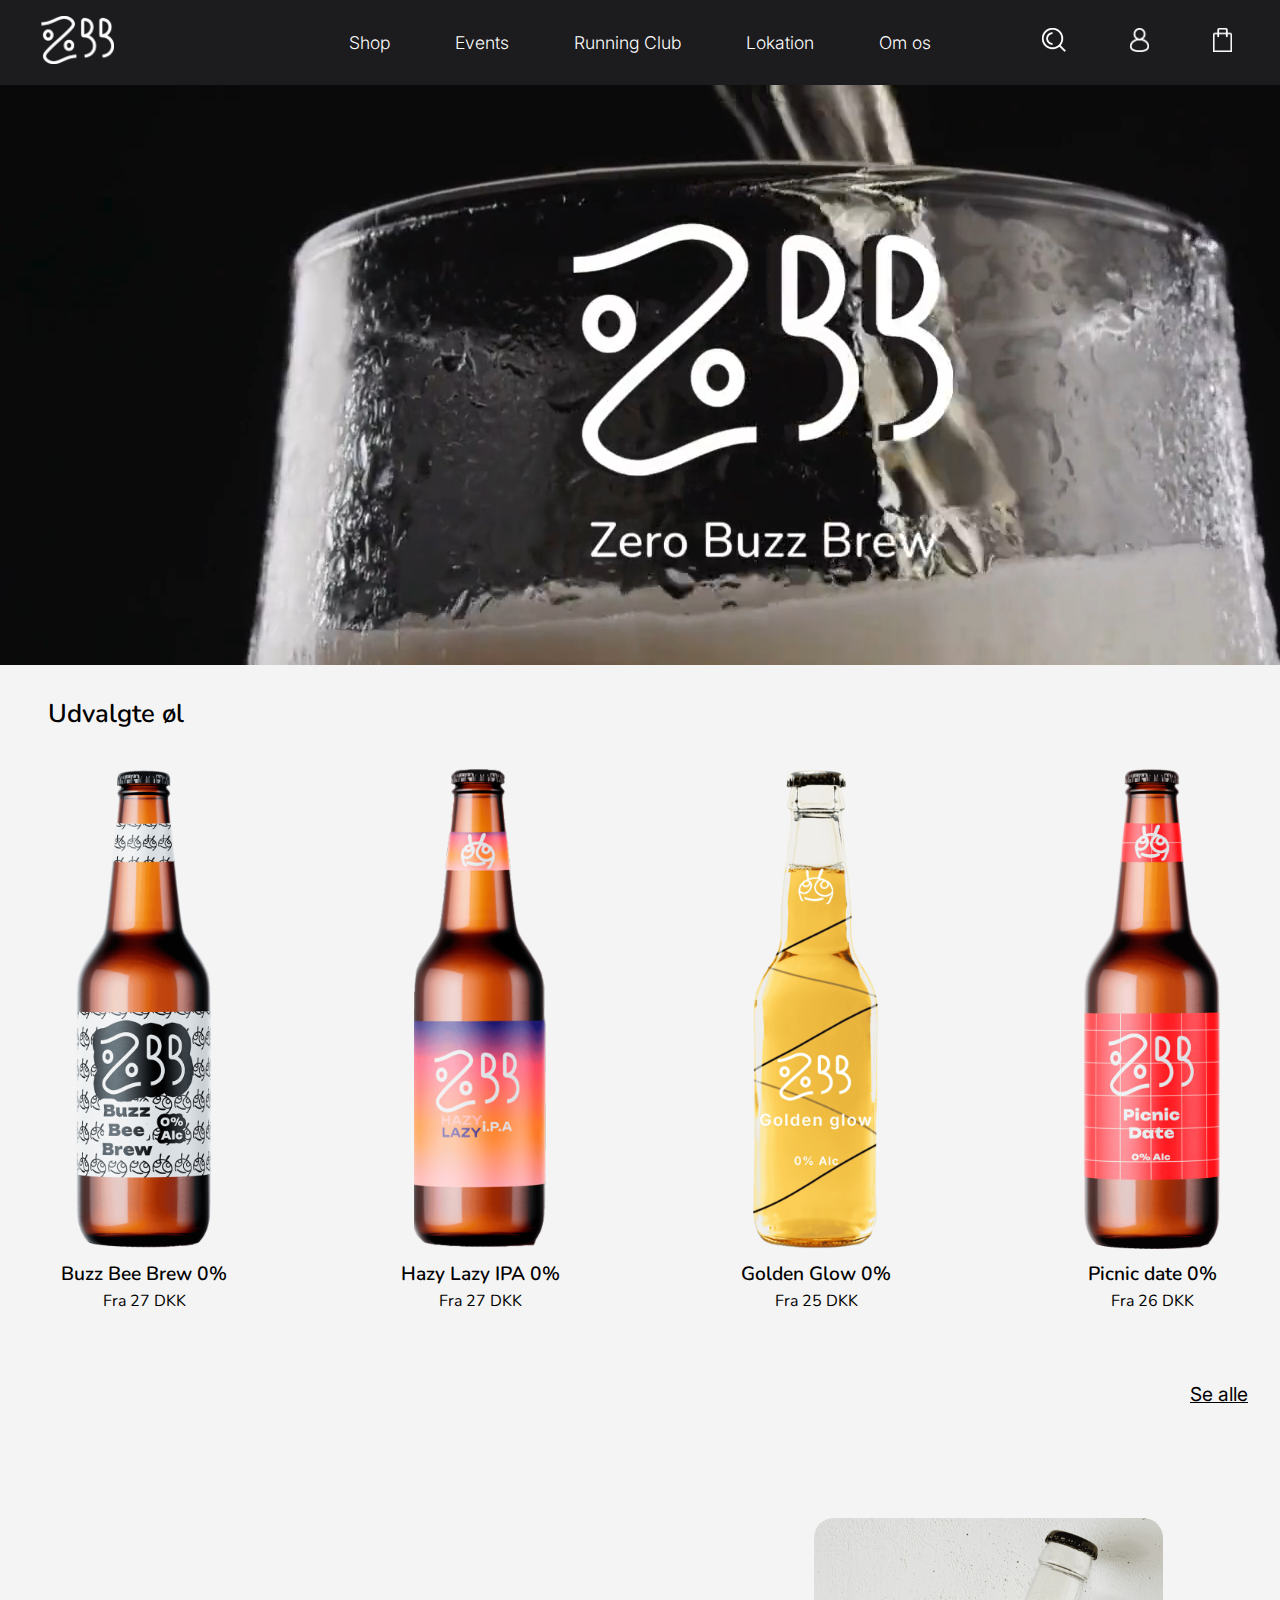
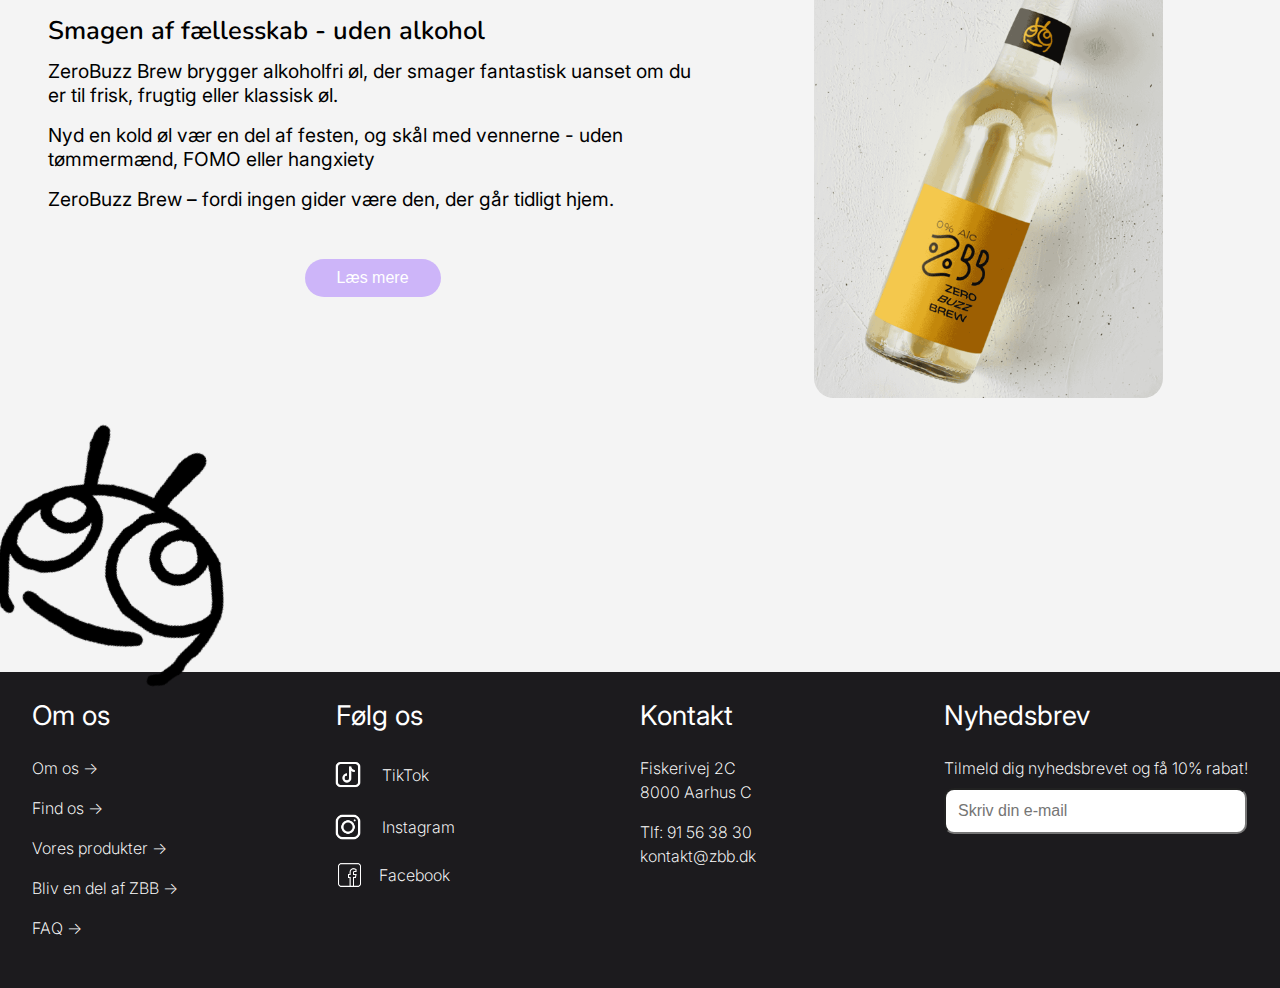
==== commit 4e9a14d3: "Opdateringer, shop færdig, opstart hazy lazy side" ====
--- a/index.html
+++ b/index.html
@@ -52,7 +52,7 @@
 
       <!-- udvalgte øl -->
       <section class="udvalgteOl">
-        <h1>Udvalgte øl</h1>
+        <h1 class="forside_overskrift">Udvalgte øl</h1>
         <div class="scroller">
           <div>
             <img src="img/flasker/buzzbrew.png" alt="Buzz Bee Brew øl" id="buzzbee_ol" />
@@ -115,7 +115,7 @@
       <!-- smagen af fællesskab sektion -->
       <section class="smag_af_forside">
         <div class="forside_tekst">
-          <h1>Smagen af fællesskab - uden alkohol</h1>
+          <h1 class="forside_overskrift">Smagen af fællesskab - uden alkohol</h1>
           <p>ZeroBuzz Brew brygger alkoholfri øl, der smager fantastisk uanset om du er til frisk, frugtig eller klassisk øl.</p>
           <p>Nyd en kold øl vær en del af festen, og skål med vennerne - uden tømmermænd, FOMO eller hangxiety</p>
           <p>ZeroBuzz Brew – fordi ingen gider være den, der går tidligt hjem.</p>
--- a/css/style.css
+++ b/css/style.css
@@ -112,7 +112,7 @@
   padding: 2rem 0rem 0rem 3rem; /* -- top, højre, bund, venstre -- */
 }
 
-h1 {
+.forside_overskrift {
   font-family: nunito, sans-serif;
   font-size: 1.6rem;
   font-weight: 600;
@@ -259,7 +259,7 @@
   z-index: 10;
 }
 
-/* -- footer -- */
+/* ------------------------------------------------ footer ------------------------------------------------ */
 .footer {
   display: grid;
   grid-template-columns: 1fr 1fr 1fr 1fr;
@@ -273,8 +273,9 @@
 
 .footer_overskrift {
   font-family: inter, sans-serif;
-  font-weight: 300;
-  margin-bottom: 1.5rem;
+  font-weight: 400;
+  font-size: 1.7rem;
+  margin-bottom: 1.8rem;
 }
 
 /* -- navigationspunkter -- */
@@ -326,6 +327,118 @@
   padding-top: 2rem;
   padding-left: 2rem;
 }
+
+.shop_tekst_sektion {
+  display: grid;
+  grid-template-rows: auto;
+  margin: 1rem 2rem;
+  gap: 2rem;
+  align-items: start;
+}
+
+.shop_tekst_sektion h1 {
+  font-family: nunito, sans-serif;
+  font-size: 6rem;
+  font-weight: 600;
+  line-height: 1.1;
+}
+
+.shop_tekst_sektion p {
+  font-family: nunito, sans-serif;
+  font-size: 1.6rem;
+  font-weight: 600;
+}
+
+.vare_sektion {
+  display: grid;
+  grid-template-columns: 1fr 1fr 1fr;
+  gap: 6rem;
+  padding: 2rem 4rem;
+  justify-items: center;
+}
+
+.produkt_kort {
+  width: 14rem;
+  height: 21rem;
+  background-color: #F2EDFB;
+  border-radius: 30px;
+  box-shadow: 0 4px 10px rgba(0, 0, 0, 0.1);
+  display: flex;
+  flex-direction: column;
+  justify-content: space-between;
+  text-align: center;
+  overflow: hidden;
+  position: relative;
+}
+
+.produkt_billede {
+  display: flex;
+  flex: 1;
+  justify-content: center;
+  align-items: center;
+}
+
+.produkt_billede img {
+  max-height: 14rem;
+  padding: 0.5rem;
+}
+
+/* -- overlay -- */
+.shop_overlay {
+  display: flex;
+  position: absolute;
+  top: 0;
+  left: 0;
+  height: 100%;
+  width: 100%;
+  background-color: rgba(217, 217, 217, 0.5); /* -- 50% gennemsigtig -- */
+  justify-content: center;
+  align-items: center;
+  opacity: 0;
+  transition: opacity 0.3s ease;
+}
+
+.produkt_kort:hover .shop_overlay {
+  opacity: 1;
+}
+
+/* -- overlay knappen -- */
+.shop_knap {
+  padding: 0.6rem 1.2rem;
+  background-color: #cdb5f9;
+  color: white;
+  border: none;
+  border-radius: 20px;
+  cursor: pointer;
+  font-size: 1.1rem;
+  font-family: inter, sans-serif;
+  font-weight: 500;
+  transition: transform 0.2s ease;
+}
+
+.shop_knap:hover {
+  transform: scale(1.05);
+}
+
+/* -- styling af produktinfo -- */
+.produkt_info {
+  background-color: white;
+  padding: 1rem;
+  border-bottom-left-radius: 20px;
+  border-bottom-right-radius: 20px;
+}
+
+.produkt_info h2 {
+  font-size: 1.1rem;
+  font-weight: 400;
+}
+
+.produkt_info p {
+  font-size: 1rem;
+  color: #666;
+}
+
+
 
 /* ------------------------------------------------ login ------------------------------------------------ */
 
@@ -382,6 +495,7 @@
   border-radius: 0.625rem;
   margin: 0.5rem auto;
   width: 80%;
+  max-height: 3rem;
 }
 
 .input_mail {
@@ -404,14 +518,14 @@
   height: auto;
   background-color: #cdb5f9;
   border-radius: 20%;
-  padding: 0.4rem 0.7rem; /* -- luft om ikonet -- */
+  padding: 0.3rem 0.6rem; /* -- luft om ikonet -- */
   display: flex;
   justify-content: center;
   align-items: center;
 }
 
 .kode_ikon {
-  width: 11%;
+  width: 11.5%;
 }
 
 .husk_mig {
@@ -461,7 +575,8 @@
 }
 
 /* ------------------------------------------------ events og find os side ------------------------------------------------ */
-.event_overskrift {
+.event_overskrift,
+.findos_overskrift {
   font-size: 70px;
   text-align: center;
   margin-bottom: 30px;
@@ -744,3 +859,132 @@
   border-radius: 30px;
   transform: scale(1.05); /* -- gør knappen større uden at ændre layoutet -- */
 }
+
+/*Running club styling */
+.container {
+  max-width: 800px;
+  margin: 0 auto;
+  padding: 20px;
+  font-family: Arial, sans-serif;
+}
+
+.header-image {
+  width: 100%;
+  height: 100%;
+  object-fit: cover;
+  margin-bottom: 20px;
+  border-radius: 8px;
+}
+
+.container h1 {
+  font-size: 65px;
+  text-align: center;
+  margin-bottom: 30px;
+  padding: 2rem;
+}
+
+.description {
+  margin-bottom: 30px;
+  line-height: 1.6;
+}
+
+.benefits {
+  margin-bottom: 30px;
+}
+
+.benefits li {
+  margin-bottom: 8px;
+  list-style: none;
+  position: relative;
+  padding-left: 24px;
+}
+
+.benefits li::before {
+  content: "✓";
+  position: absolute;
+  left: 0;
+  color: #666;
+}
+
+.form-grid {
+  display: grid;
+  grid-template-columns: repeat(2, 1fr);
+  gap: 20px;
+  margin-bottom: 30px;
+}
+
+.form-field {
+  display: flex;
+  flex-direction: column;
+}
+
+.form-field label {
+  margin-bottom: 8px;
+  font-weight: bold;
+}
+
+.form-field input,
+.form-field select {
+  padding: 8px;
+  border: 1px solid #ddd;
+  border-radius: 4px;
+}
+
+.submit-button {
+  background-color: #c4a6f0;
+  color: white;
+  border: none;
+  padding: 12px 24px;
+  border-radius: 24px;
+  cursor: pointer;
+  font-size: 16px;
+}
+
+.mascot {
+  width: 100px;
+  margin-top: 20px;
+}
+
+/* Error popup styles */
+.error-popup {
+  position: fixed;
+  top: 50%;
+  left: 50%;
+  transform: translate(-50%, -50%);
+  background-color: #efe9fb;
+  border: 1px solid black;
+  padding: 20px;
+  z-index: 1000;
+  display: block;
+}
+
+.error-popup.show {
+  display: block;
+}
+
+.error-header {
+  display: flex;
+  align-items: flex-start;
+  justify-content: space-between;
+  margin-bottom: 8px;
+}
+
+.error-title {
+  display: flex;
+  align-items: center;
+  gap: 8px;
+  font-weight: bold;
+}
+
+.close-button {
+  background: none;
+  border: none;
+  cursor: pointer;
+  padding: 4px;
+  font-size: 18px;
+}
+
+.error-message {
+  color: #4b4b4b;
+  font-size: 14px;
+}
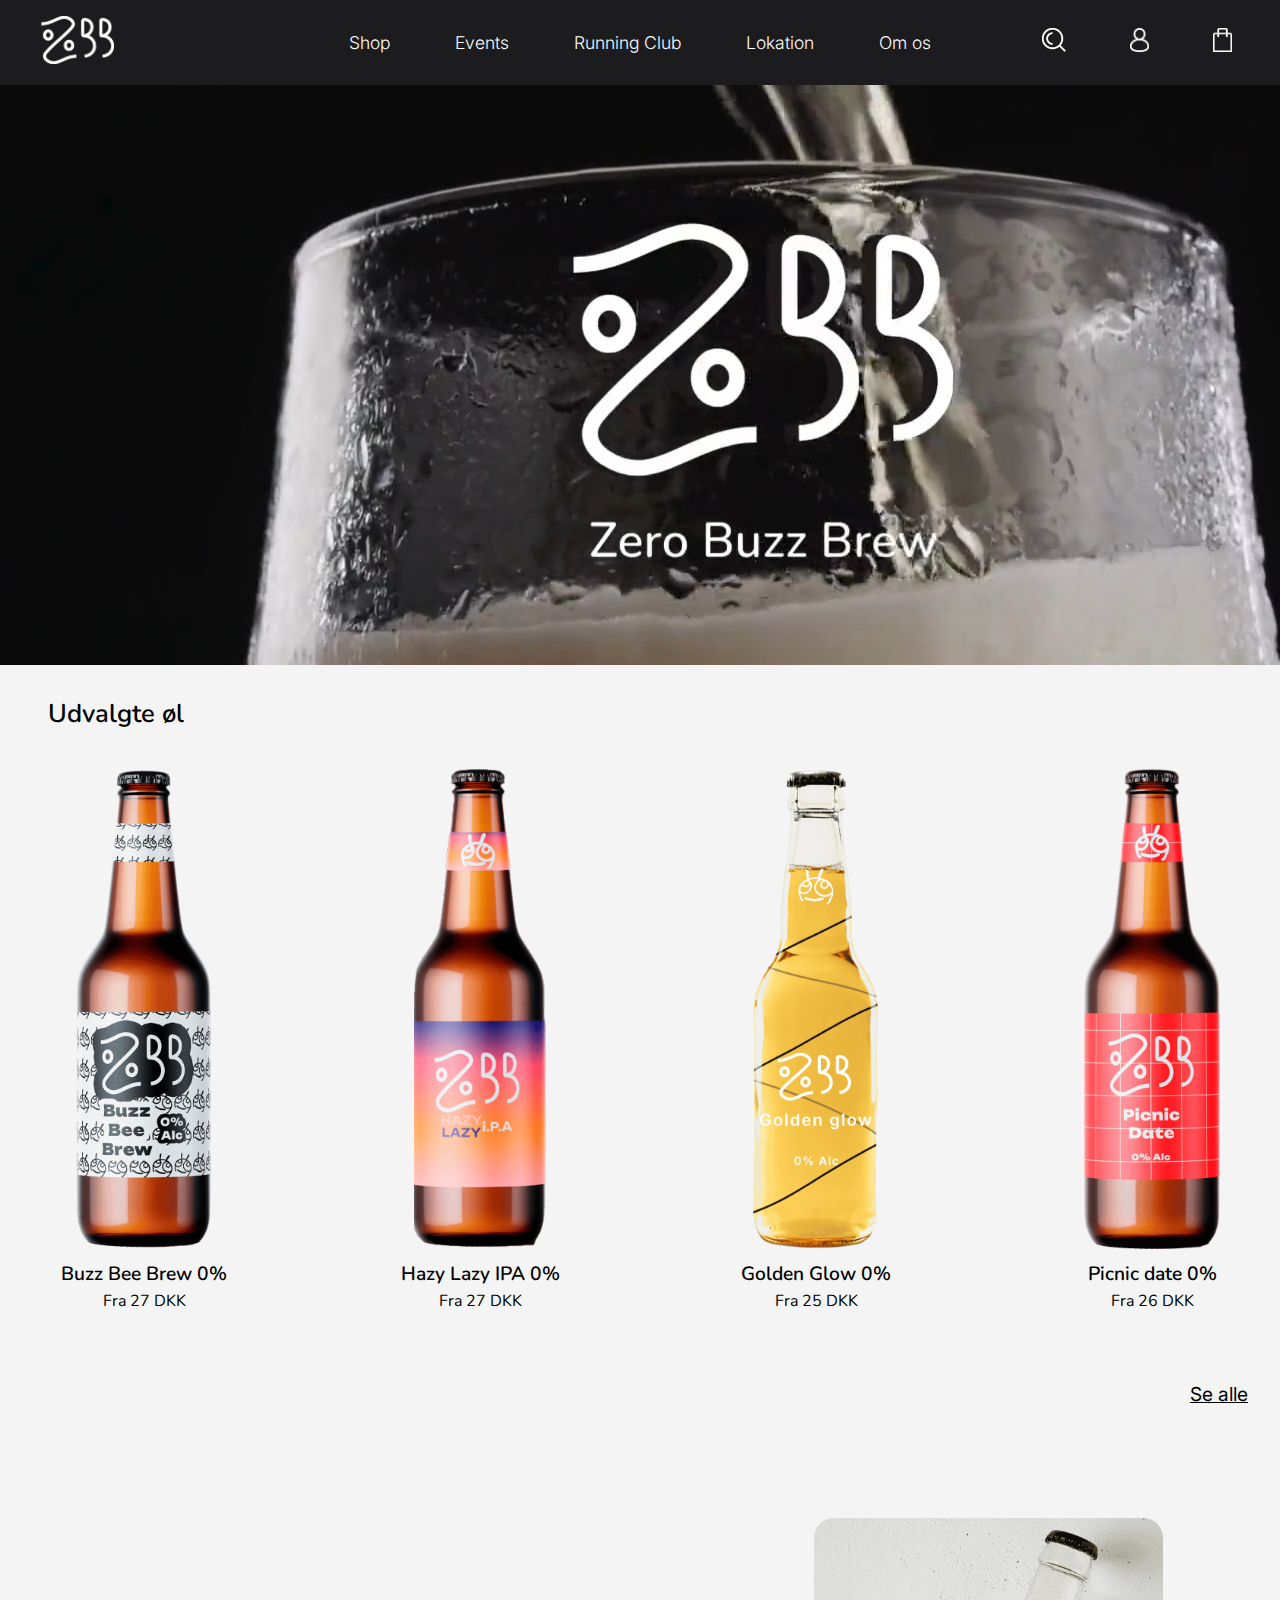
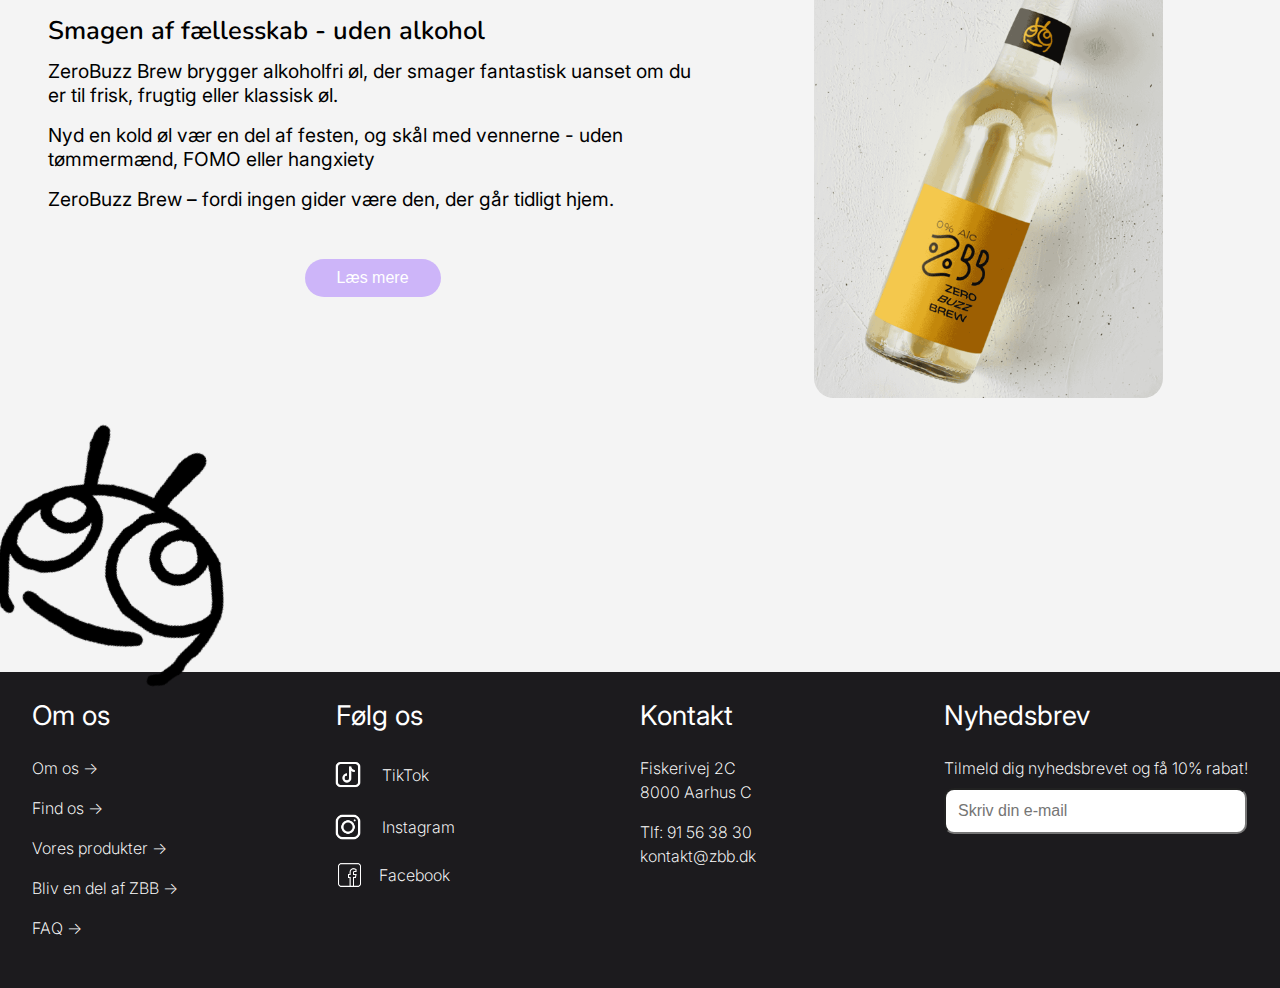
==== commit 584b8590: "Alle sider færdige" ====
--- a/index.html
+++ b/index.html
@@ -38,9 +38,9 @@
 
         <!-- ikoner -->
         <div class="ikoner">
-          <img src="img/ikoner/soeg_ikon.png" alt="Søg ikon" class="ikon" />
+          <a href="fejl_side.html"><img src="img/ikoner/soeg_ikon.png" alt="Søg ikon" class="ikon" /></a>
           <a href="login.html"><img src="img/ikoner/bruger_ikon.png" alt="Profil ikon" class="ikon" /></a>
-          <img src="img/ikoner/shop_ikon.png" alt="Kurv ikon" class="ikon" />
+          <a href="fejl_side.html"><img src="img/ikoner/shop_ikon.png" alt="Kurv ikon" class="ikon" /></a>
         </div>
       </nav>
     </header>
@@ -119,7 +119,7 @@
           <p>ZeroBuzz Brew brygger alkoholfri øl, der smager fantastisk uanset om du er til frisk, frugtig eller klassisk øl.</p>
           <p>Nyd en kold øl vær en del af festen, og skål med vennerne - uden tømmermænd, FOMO eller hangxiety</p>
           <p>ZeroBuzz Brew – fordi ingen gider være den, der går tidligt hjem.</p>
-          <button class="forside_knap">Læs mere</button>
+          <a href="om_os.html"><button class="forside_knap">Læs mere</button></a>
         </div>
         <img src="img/forside_billede.png" alt="En af ZBB øllene" id="forside_billede" />
       </section>
--- a/css/style.css
+++ b/css/style.css
@@ -360,7 +360,7 @@
 .produkt_kort {
   width: 14rem;
   height: 21rem;
-  background-color: #F2EDFB;
+  background-color: #f2edfb;
   border-radius: 30px;
   box-shadow: 0 4px 10px rgba(0, 0, 0, 0.1);
   display: flex;
@@ -438,10 +438,144 @@
   color: #666;
 }
 
-
+/* ------------------------------------------------ hazy lazy køb side ------------------------------------------------ */
+.hazy_lazy_indhold {
+  display: grid;
+  grid-template-columns: 1fr 2fr; /* -- to kolonner -- */
+  grid-template-rows: auto auto; /* -- to rækker -- */
+  align-items: center;
+  padding: 3rem;
+  position: relative;
+}
+
+/* -- containeren til billedet -- */
+.hazy_lazy_stor {
+  grid-row: span 2; /* -- fylder begge rækker -- */
+  display: flex;
+  justify-content: center;
+}
+
+/* -- selve billedet -- */
+.hazy_lazy_stor img {
+  width: 12rem;
+  height: auto;
+}
+
+/* -- tekst -- */
+.hazy_lazy_kob {
+  text-align: left;
+  margin: 9rem 8rem 0rem 4rem; /* -- top, højre, bund, venstre -- */
+}
+
+.hazy_kob_overskrift {
+  font-family: nunito, sans-serif;
+  font-size: 4rem;
+  font-weight: 600;
+}
+
+.hazy_beskrivelse,
+.hazy_smag {
+  font-size: 1.2rem;
+  margin-top: 4rem;
+}
+
+.pris_pr_stk {
+  font-size: 1rem;
+}
+
+/* -- knapper -- */
+.koeb_sektion {
+  display: flex;
+  align-items: center;
+  gap: 4rem;
+  margin: 2rem 0;
+}
+
+/* -- knappen hvor man vælger antal -- */
+.antal_boks {
+  display: flex;
+  align-items: center;
+  justify-content: center;
+  border: 1px solid black;
+  border-radius: 15px;
+  padding: 0.5rem 1rem;
+  gap: 1.5rem;
+  width: fit-content; /* -- gør boksen så lille som muligt -- */
+}
+
+/* -- styling af plus og minus -- */
+.antal_boks button {
+  background: none;
+  border: none;
+  font-size: 1.3rem;
+  cursor: pointer;
+  padding: 0.5rem 1rem;
+}
+
+/* -- styling af tallet -- */
+.koeb_sektion .antal {
+  font-size: 1.3rem;
+  width: 2rem;
+  text-align: center;
+}
+
+/* -- styling af læg i kurv knap -- */
+.indkobskurv_knap {
+  background-color: #cdb5f9;
+  color: white;
+  border-radius: 15px;
+  padding: 1rem 2rem;
+  font-size: 1.5rem;
+  border: none;
+  cursor: pointer;
+  transition: all 0.3s ease-in-out;
+}
+
+.indkobskurv_knap:hover {
+  background-color: #875fd0;
+}
+
+/* -- maskot -- */
+.hazy_maskot {
+  grid-column: 2;
+  width: 20%;
+  position: absolute;
+  right: 5rem;
+  bottom: 0;
+}
+
+/* ------------------------------------------------ 404 side ------------------------------------------------ */
+.fejl_side {
+  background-color: #ece2ff;
+}
+.fejl_overskrift {
+  font-family: nunito, sans-serif;
+  font-weight: 600;
+  padding: 2rem;
+  font-size: 3rem;
+}
+
+.fejl_tekst {
+  padding-left: 2rem;
+  font-size: 1rem;
+}
+
+.fejl_til_forside {
+  font-size: 1rem;
+  text-decoration: underline;
+  color: black;
+  padding: 2rem;
+}
+
+.flyvende_billede {
+  position: absolute; /* -- billedet kan flyttes -- */
+  right: 0; /* -- startposition -- */
+  top: 50%; /* -- centrerer billedet vertikalt -- */
+  width: 15%;
+  transition: transform 0.1s linear; /* -- gør bevægelsen blød -- */
+}
 
 /* ------------------------------------------------ login ------------------------------------------------ */
-
 .icons span {
   margin-left: 1rem;
   cursor: pointer;
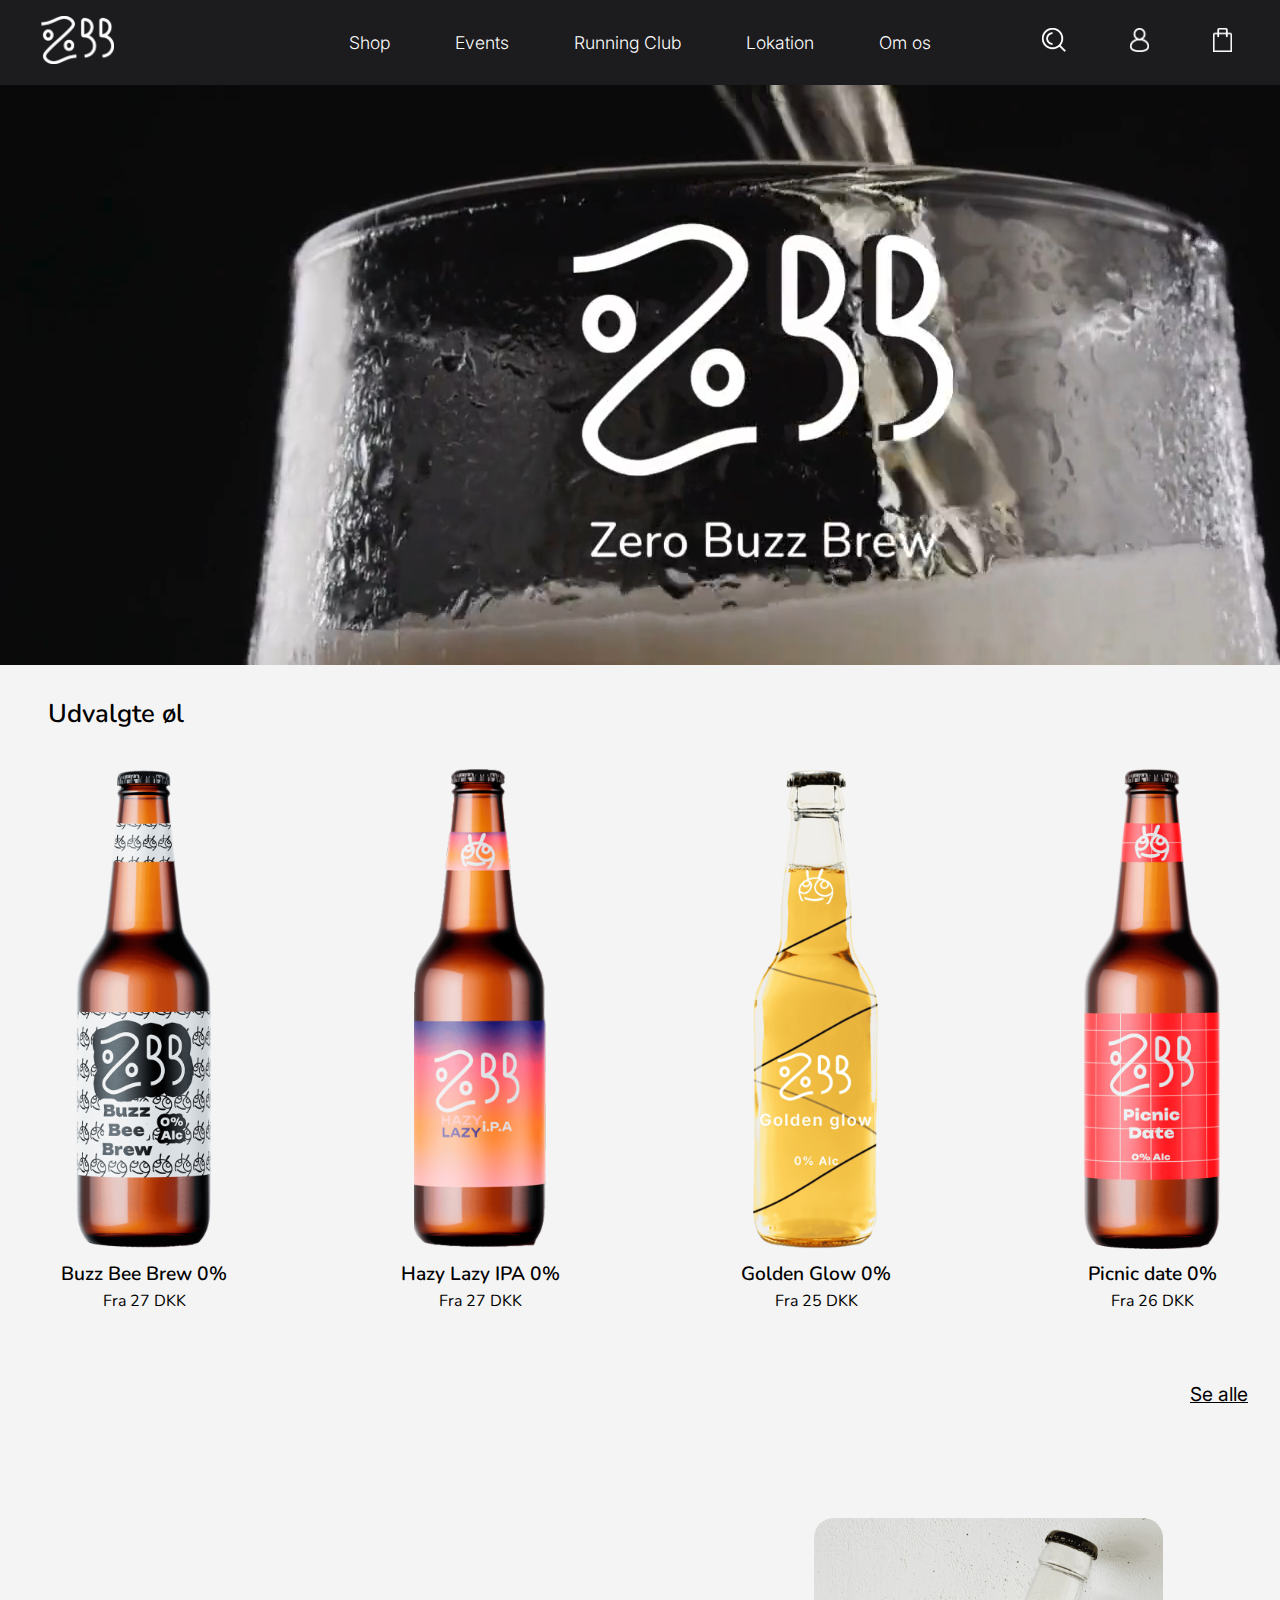
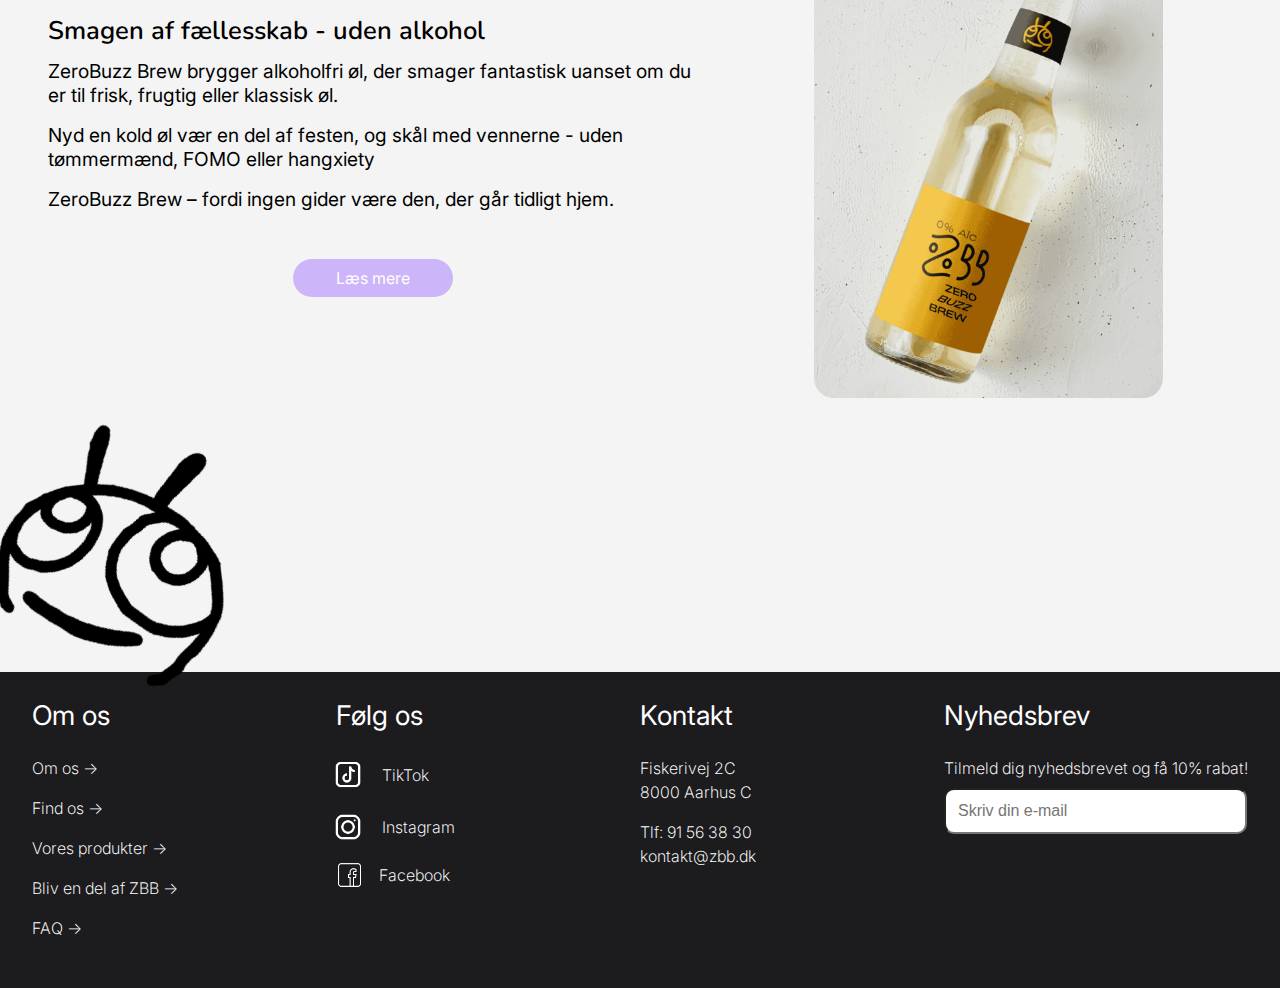
==== commit abb16393: "Valideret kode" ====
--- a/index.html
+++ b/index.html
@@ -119,7 +119,7 @@
           <p>ZeroBuzz Brew brygger alkoholfri øl, der smager fantastisk uanset om du er til frisk, frugtig eller klassisk øl.</p>
           <p>Nyd en kold øl vær en del af festen, og skål med vennerne - uden tømmermænd, FOMO eller hangxiety</p>
           <p>ZeroBuzz Brew – fordi ingen gider være den, der går tidligt hjem.</p>
-          <a href="om_os.html"><button class="forside_knap">Læs mere</button></a>
+          <a href="om_os.html" class="forside_knap">Læs mere</a>
         </div>
         <img src="img/forside_billede.png" alt="En af ZBB øllene" id="forside_billede" />
       </section>
--- a/css/style.css
+++ b/css/style.css
@@ -213,6 +213,7 @@
   display: block;
   background-color: #cdb5f9;
   color: white;
+  width: 10rem;
   border-radius: 20px;
   padding: 0.7rem 2rem;
   text-align: center;
@@ -226,8 +227,7 @@
 .forside_knap:hover {
   background-color: #875fd0;
   border-radius: 25px;
-  padding: 0.7rem 2rem;
-  font-size: 1.1rem;
+  transform: scale(1.05); /* -- ændrer størrelse uden at skubbe teksten -- */
 }
 
 /* -- styling af billedet -- */
@@ -406,6 +406,8 @@
 .shop_knap {
   padding: 0.6rem 1.2rem;
   background-color: #cdb5f9;
+  width: 7rem;
+  height: auto;
   color: white;
   border: none;
   border-radius: 20px;
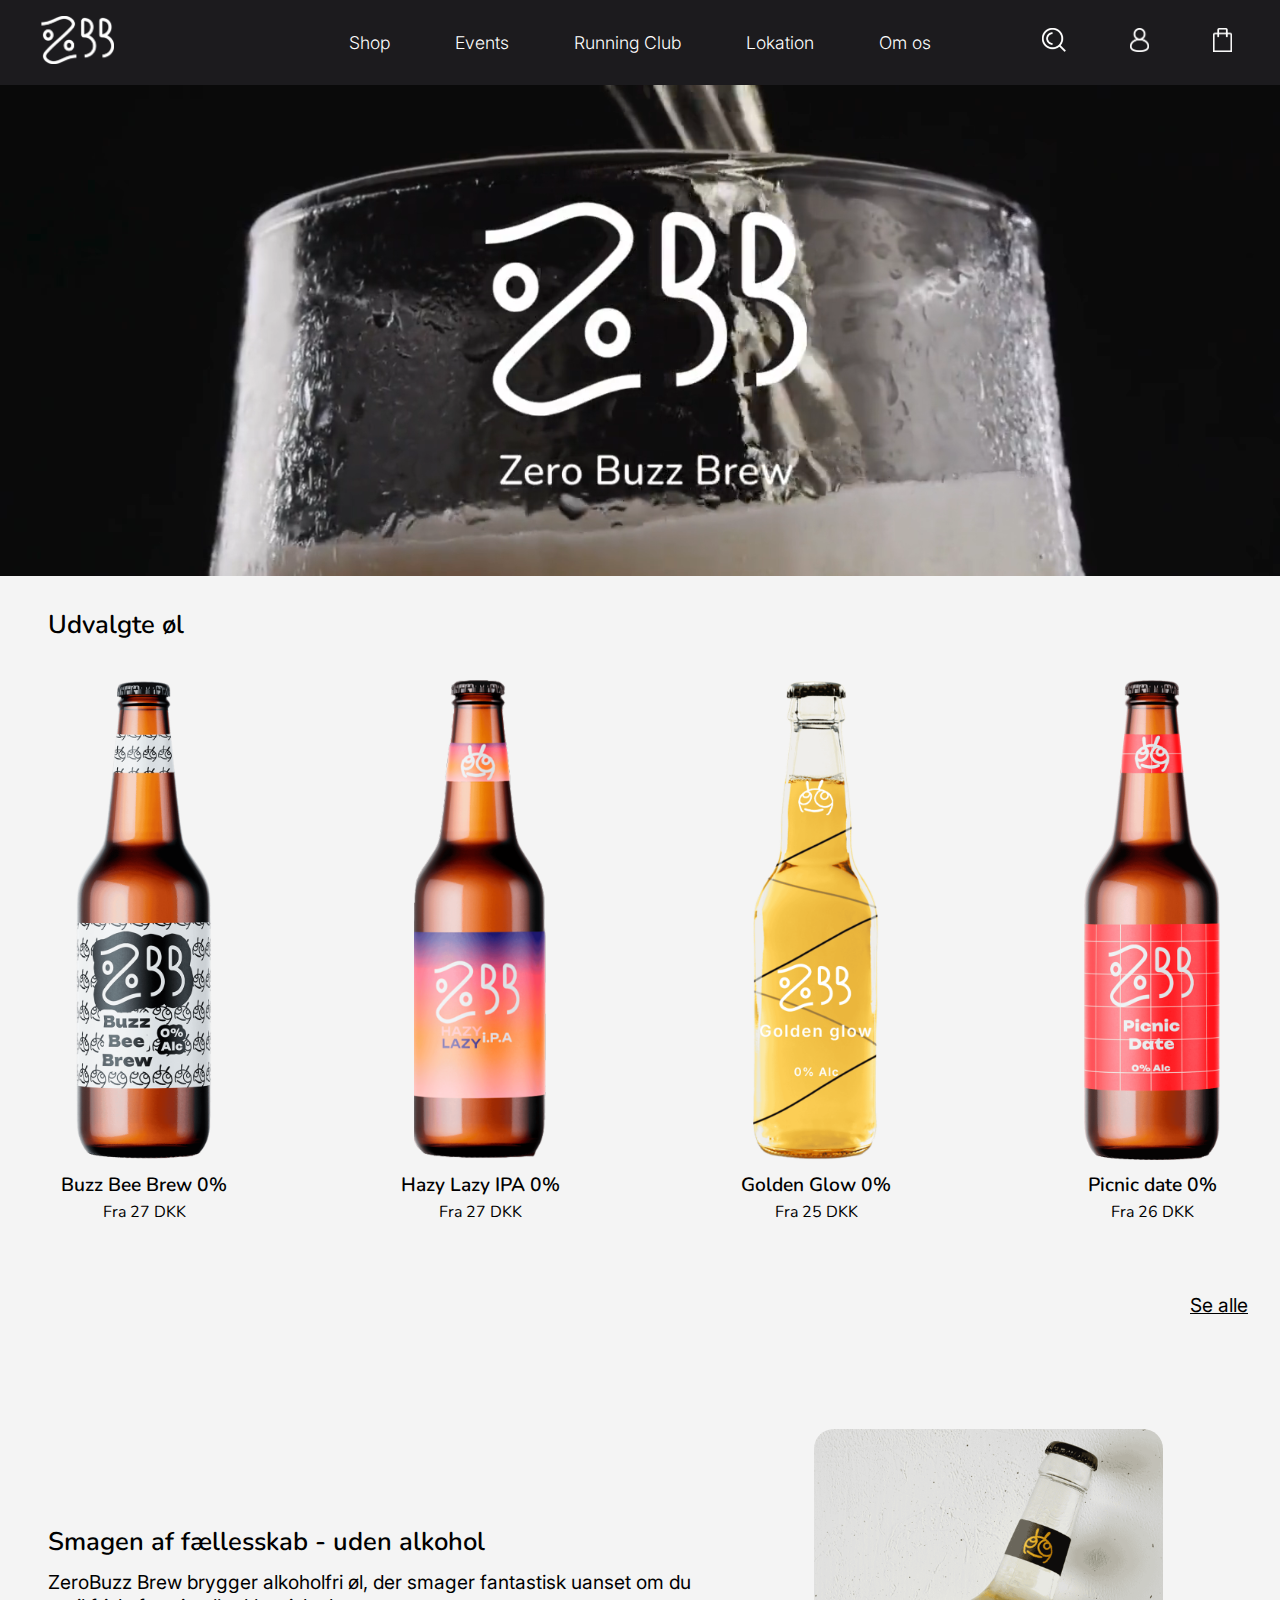
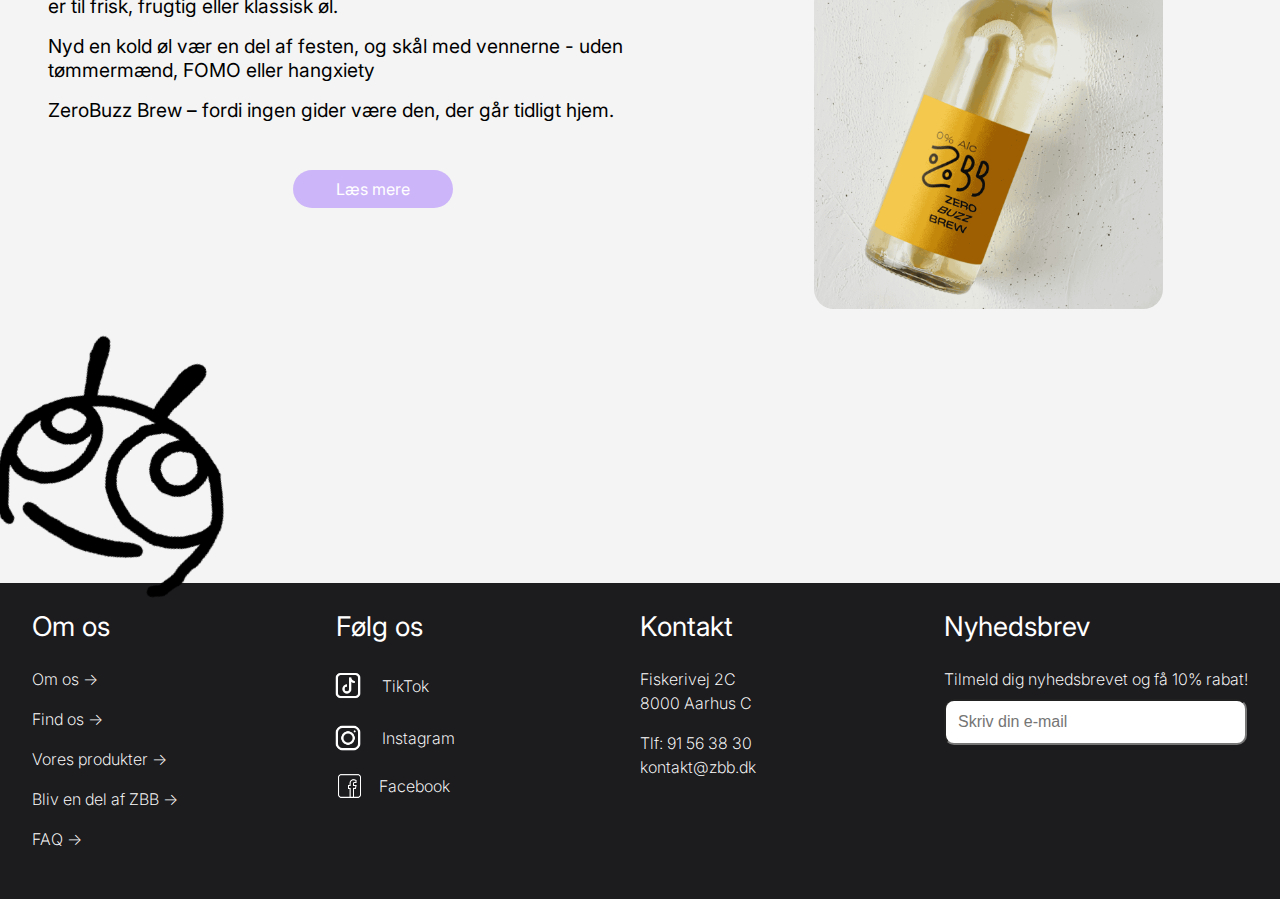
==== commit 9e82ba99: "Opdatering" ====
--- a/index.html
+++ b/index.html
@@ -48,7 +48,7 @@
     <!------------------------------------------ main starter ------------------------------------------>
     <main>
       <!-- hero video -->
-      <video src="mov/zbb_hero_video.mp4" autoplay muted loop></video>
+      <video src="mov/zbb_hero_video.mp4" class="hero_video" autoplay muted loop></video>
 
       <!-- udvalgte øl -->
       <section class="udvalgteOl">
--- a/css/style.css
+++ b/css/style.css
@@ -108,6 +108,10 @@
   padding-right: 2rem;
 }
 /* ------------------------------------------------ forsiden ------------------------------------------------ */
+.hero_video {
+  width: 100vw; /* -- fylder hele skærmens bredde -- */
+}
+
 .udvalgteOl {
   padding: 2rem 0rem 0rem 3rem; /* -- top, højre, bund, venstre -- */
 }
@@ -326,6 +330,10 @@
   font-size: 0.7rem;
   padding-top: 2rem;
   padding-left: 2rem;
+}
+
+.hero_shop {
+  width: 100vw; /* -- fylder hele bredden -- */
 }
 
 .shop_tekst_sektion {
